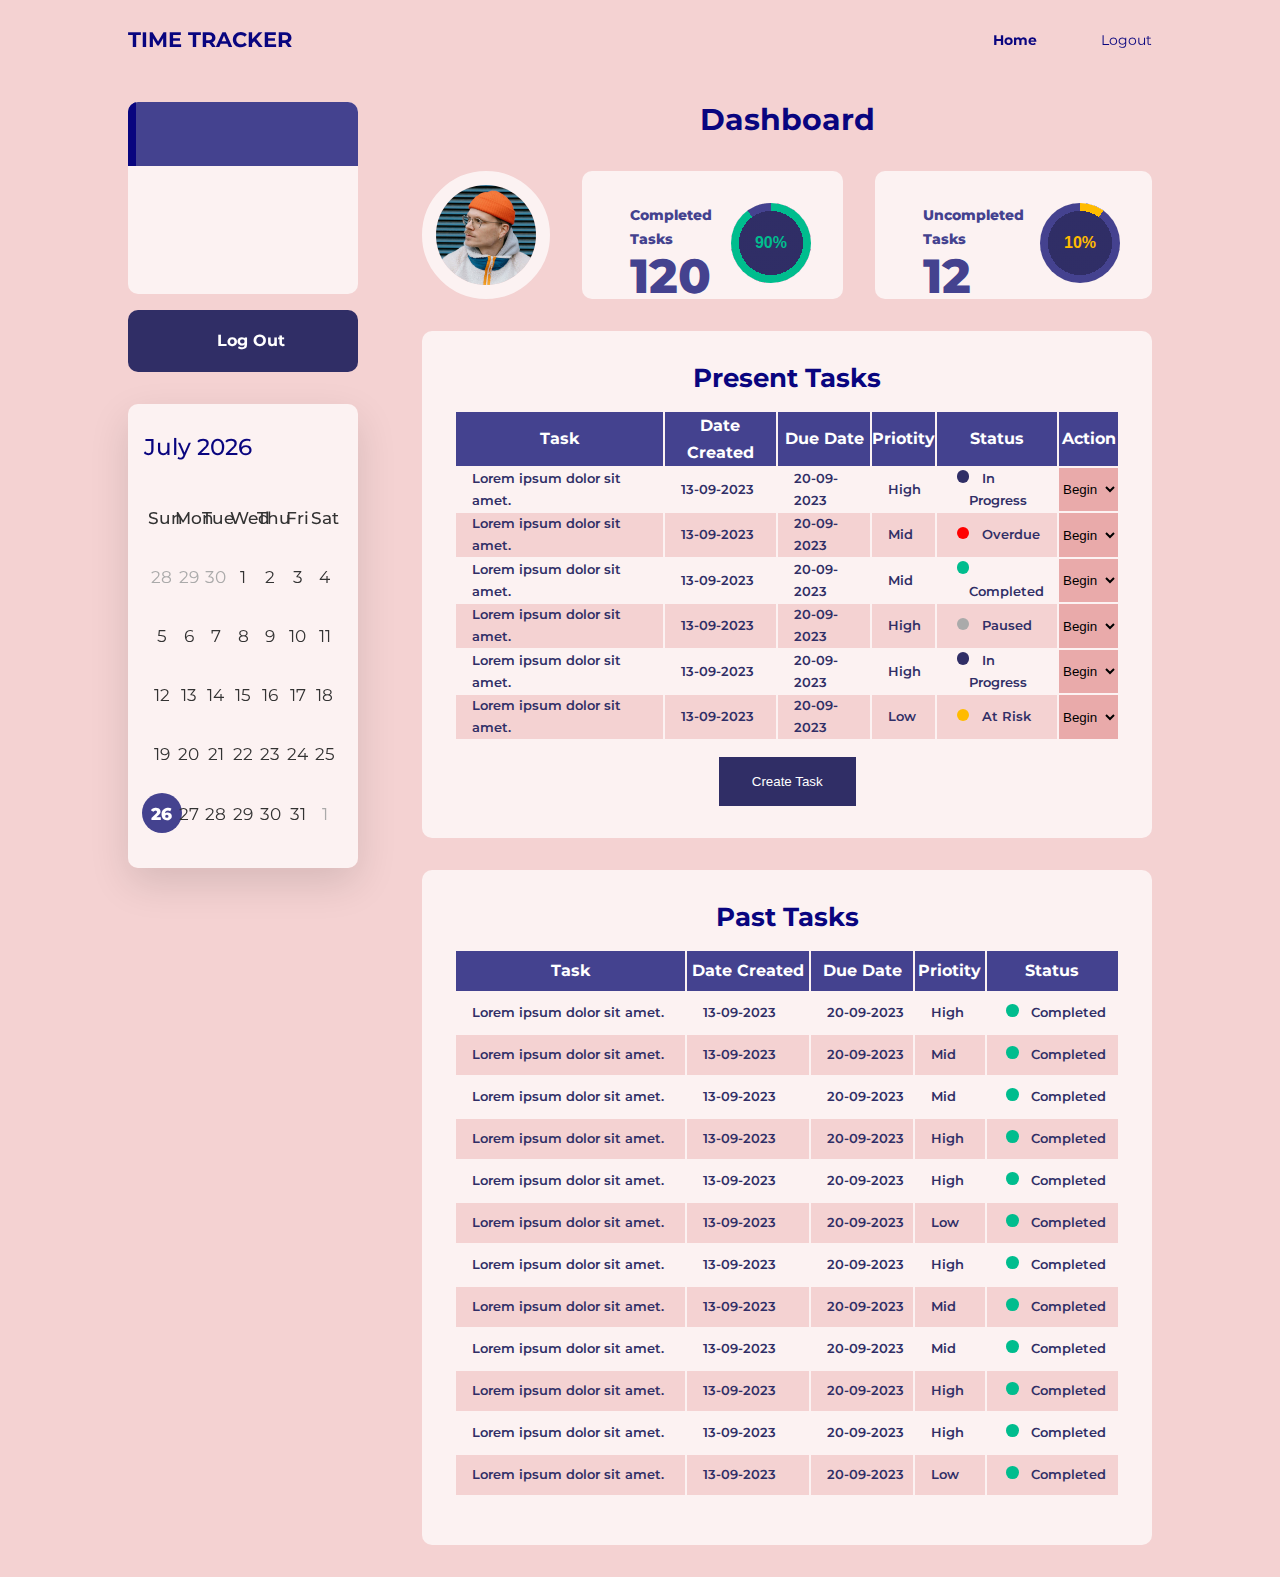
==== admin.html @ d4adad3d "Add files via upload" ====
<!DOCTYPE html>
<html lang="en">
  <head>
    <meta charset="UTF-8" />
    <meta name="viewport" content="width=device-width, initial-scale=1.0" />
    <link rel="stylesheet" href="./style.css" />
    <link rel="stylesheet" href="./staff.css" />
    <link
      rel="stylesheet"
      href="https://cdnjs.cloudflare.com/ajax/libs/font-awesome/6.1.1/css/all.min.css"
      integrity="sha512-KfkfwYDsLkIlwQp6LFnl8zNdLGxu9YAA1QvwINks4PhcElQSvqcyVLLD9aMhXd13uQjoXtEKNosOWaZqXgel0g=="
      crossorigin="anonymous"
      referrerpolicy="no-referrer"
    />
    <link
      rel="stylesheet"
      href="https://unicons.iconscout.com/release/v4.0.0/css/line.css"
    />
    <title>Time Tracker</title>
  </head>
  <body>
    <!-- BEGINING OF NAVBAR -->
    <nav>
      <div class="container nav_container">
        <a href="index.html">
          <h4>TIME TRACKER</h4>
        </a>
        <ul class="nav__menu">
          <li class="active"><a href="./index.html">Home</a></li>
          <li><a href="./signin.html">Logout</a></li>
        </ul>
        <button id="open-menu-btn">
          <i class="fa fa-bars" aria-hidden="true"></i>
        </button>
        <button id="close-menu-btn">
          <i class="fa fa-times" aria-hidden="true"></i>
        </button>
      </div>
    </nav>

    <!-- END OF NAVBAR -->

    <main>
      <div class="container">
        <!-- Left Side -->
        <div class="left">
          <!-- Left Sidebar -->
          <div class="sidebar">
            <a class="menu-item active" data-target="#dashboard">
              <span><i class="uil uil-chart"></i></span>
              <h3>Dashboard</h3>
            </a>
            <a class="menu-item" data-target="#notifications">
              <span><i class="uil uil-comment-info"></i></span>
              <h3>Notifications</h3>
            </a>
            <a class="menu-item" data-target="#profile">
              <span><i class="uil uil-user-circle"></i></span>
              <h3>Profile</h3>
            </a>
          </div>
          <div class="logout">
            <a class="btn btn-primary logout__button">
              <i class="uil uil-user-minus"></i><strong>Log Out</strong></a
            >
          </div>

          <div class="calendar__container">
            <div class="wrapper">
              <header class="cal">
                <p class="current-date"></p>
                <div class="icons">
                  <span id="prev" class="material-symbols-rounded"
                    ><i class="uil uil-arrow-left"></i
                  ></span>
                  <span id="next" class="material-symbols-rounded"
                    ><i class="uil uil-arrow-right"></i
                  ></span>
                </div>
              </header>
              <div class="calendar">
                <ul class="weeks">
                  <li>Sun</li>
                  <li>Mon</li>
                  <li>Tue</li>
                  <li>Wed</li>
                  <li>Thu</li>
                  <li>Fri</li>
                  <li>Sat</li>
                </ul>
                <ul class="days"></ul>
              </div>
            </div>
          </div>
        </div>

        <!-- Right Side -->
        <div class="right">
          <!--Begining of Dashboard-->
          <section class="section dashboard active" data-content id="dashboard">
            <h2>Dashboard</h2>
            <div class="dashboard-container">
              <div class="summary">
                <div class="profile">
                  <img src="./images/tm8.jpg" alt="" />
                  <!-- <p>Welcome John</p> -->
                </div>
                <div class="total-completed">
                  <div class="details">
                    <i class="uil uil-file-check-alt"></i>
                    <div class="txt">
                      <p class="head">Completed Tasks</p>
                      <p class="number">120</p>
                    </div>
                  </div>
                  <div class="details">
                    <div
                      class="completed-progress"
                      role="progressbar"
                      aria-valuenow="95"
                      aria-valuemin="0"
                      aria-valuemax="100"
                      style="--value: 90"
                    ></div>
                  </div>
                </div>
                <div class="total-uncompleted">
                  <div class="details">
                    <i class="uil uil-file-block-alt"></i>
                    <div class="txt">
                      <p class="head">Uncompleted Tasks</p>
                      <p class="number">12</p>
                    </div>
                  </div>
                  <div class="details">
                    <div
                      class="uncompleted-progress"
                      role="progressbar"
                      aria-valuenow="15"
                      aria-valuemin="0"
                      aria-valuemax="100"
                      style="--value: 10"
                    ></div>
                  </div>
                </div>
              </div>
              <div class="present-tasks">
                <h3>Present Tasks</h3>
                <table>
                  <thead>
                    <th>Task</th>
                    <th>Date Created</th>
                    <th>Due Date</th>
                    <th>Priotity</th>
                    <th>Status</th>
                    <th>Action</th>
                  </thead>

                  <tbody>
                    <tr>
                      <td>Lorem ipsum dolor sit amet.</td>
                      <td>13-09-2023</td>
                      <td>20-09-2023</td>
                      <td>High</td>
                      <td class="status">
                        <span class="in-progress"></span>In Progress
                      </td>
                      <td class="action">
                        <label for="action"></label>
                        <select name="" id="action">
                          <option value="">Begin</option>
                          <option value="">Pause</option>
                          <option value="">End</option>
                          <option value="">Edit</option>
                          <option value="">Delete</option>
                        </select>
                      </td>
                    </tr>
                    <tr>
                      <td>Lorem ipsum dolor sit amet.</td>
                      <td>13-09-2023</td>
                      <td>20-09-2023</td>
                      <td>Mid</td>
                      <td class="status">
                        <span class="overdue"></span>Overdue
                      </td>
                      <td class="action">
                        <label for="action"></label>
                        <select name="" id="action">
                          <option value="">Begin</option>
                          <option value="">Pause</option>
                          <option value="">End</option>
                          <option value="">Edit</option>
                          <option value="">Delete</option>
                        </select>
                      </td>
                    </tr>
                    <tr>
                      <td>Lorem ipsum dolor sit amet.</td>
                      <td>13-09-2023</td>
                      <td>20-09-2023</td>
                      <td>Mid</td>
                      <td class="status">
                        <span class="completed"></span>Completed
                      </td>
                      <td class="action">
                        <label for="action"></label>
                        <select name="" id="action">
                          <option value="">Begin</option>
                          <option value="">Pause</option>
                          <option value="">End</option>
                          <option value="">Edit</option>
                          <option value="">Delete</option>
                        </select>
                      </td>
                    </tr>
                    <tr>
                      <td>Lorem ipsum dolor sit amet.</td>
                      <td>13-09-2023</td>
                      <td>20-09-2023</td>
                      <td>High</td>
                      <td class="status"><span class="paused"></span>Paused</td>
                      <td class="action">
                        <label for="action"></label>
                        <select name="" id="action">
                          <option value="">Begin</option>
                          <option value="">Pause</option>
                          <option value="">End</option>
                          <option value="">Edit</option>
                          <option value="">Delete</option>
                        </select>
                      </td>
                    </tr>
                    <tr>
                      <td>Lorem ipsum dolor sit amet.</td>
                      <td>13-09-2023</td>
                      <td>20-09-2023</td>
                      <td>High</td>
                      <td class="status">
                        <span class="in-progress"></span>In Progress
                      </td>
                      <td class="action">
                        <label for="action"></label>
                        <select name="" id="action">
                          <option value="">Begin</option>
                          <option value="">Pause</option>
                          <option value="">End</option>
                          <option value="">Edit</option>
                          <option value="">Delete</option>
                        </select>
                      </td>
                    </tr>
                    <tr>
                      <td>Lorem ipsum dolor sit amet.</td>
                      <td>13-09-2023</td>
                      <td>20-09-2023</td>
                      <td>Low</td>
                      <td class="status">
                        <span class="at-risk"></span>At Risk
                      </td>
                      <td class="action">
                        <label for="action"></label>
                        <select name="" id="action">
                          <option value="">Begin</option>
                          <option value="">Pause</option>
                          <option value="">End</option>
                          <option value="">Edit</option>
                          <option value="">Delete</option>
                        </select>
                      </td>
                    </tr>
                  </tbody>
                </table>
                <div class="button">
                  <button class="btn btn-primary">
                    Create Task <i class="uil uil-plus"></i>
                  </button>
                </div>
              </div>
              <div class="past-tasks">
                <h3>Past Tasks</h3>
                <table>
                  <thead>
                    <th>Task</th>
                    <th>Date Created</th>
                    <th>Due Date</th>
                    <th>Priotity</th>
                    <th>Status</th>
                  </thead>

                  <tbody>
                    <tr>
                      <td>Lorem ipsum dolor sit amet.</td>
                      <td>13-09-2023</td>
                      <td>20-09-2023</td>
                      <td>High</td>
                      <td class="status">
                        <span class="completed"></span>Completed
                      </td>
                    </tr>
                    <tr>
                      <td>Lorem ipsum dolor sit amet.</td>
                      <td>13-09-2023</td>
                      <td>20-09-2023</td>
                      <td>Mid</td>
                      <td class="status">
                        <span class="completed"></span>Completed
                      </td>
                    </tr>
                    <tr>
                      <td>Lorem ipsum dolor sit amet.</td>
                      <td>13-09-2023</td>
                      <td>20-09-2023</td>
                      <td>Mid</td>
                      <td class="status">
                        <span class="completed"></span>Completed
                      </td>
                    </tr>
                    <tr>
                      <td>Lorem ipsum dolor sit amet.</td>
                      <td>13-09-2023</td>
                      <td>20-09-2023</td>
                      <td>High</td>
                      <td class="status">
                        <span class="completed"></span>Completed
                      </td>
                    </tr>
                    <tr>
                      <td>Lorem ipsum dolor sit amet.</td>
                      <td>13-09-2023</td>
                      <td>20-09-2023</td>
                      <td>High</td>
                      <td class="status">
                        <span class="completed"></span>Completed
                      </td>
                    </tr>
                    <tr>
                      <td>Lorem ipsum dolor sit amet.</td>
                      <td>13-09-2023</td>
                      <td>20-09-2023</td>
                      <td>Low</td>
                      <td class="status">
                        <span class="completed"></span>Completed
                      </td>
                    </tr>
                    <tr>
                      <td>Lorem ipsum dolor sit amet.</td>
                      <td>13-09-2023</td>
                      <td>20-09-2023</td>
                      <td>High</td>
                      <td class="status">
                        <span class="completed"></span>Completed
                      </td>
                    </tr>
                    <tr>
                      <td>Lorem ipsum dolor sit amet.</td>
                      <td>13-09-2023</td>
                      <td>20-09-2023</td>
                      <td>Mid</td>
                      <td class="status">
                        <span class="completed"></span>Completed
                      </td>
                    </tr>
                    <tr>
                      <td>Lorem ipsum dolor sit amet.</td>
                      <td>13-09-2023</td>
                      <td>20-09-2023</td>
                      <td>Mid</td>
                      <td class="status">
                        <span class="completed"></span>Completed
                      </td>
                    </tr>
                    <tr>
                      <td>Lorem ipsum dolor sit amet.</td>
                      <td>13-09-2023</td>
                      <td>20-09-2023</td>
                      <td>High</td>
                      <td class="status">
                        <span class="completed"></span>Completed
                      </td>
                    </tr>
                    <tr>
                      <td>Lorem ipsum dolor sit amet.</td>
                      <td>13-09-2023</td>
                      <td>20-09-2023</td>
                      <td>High</td>
                      <td class="status">
                        <span class="completed"></span>Completed
                      </td>
                    </tr>
                    <tr>
                      <td>Lorem ipsum dolor sit amet.</td>
                      <td>13-09-2023</td>
                      <td>20-09-2023</td>
                      <td>Low</td>
                      <td class="status">
                        <span class="completed"></span>Completed
                      </td>
                    </tr>
                  </tbody>
                </table>
              </div>
            </div>
          </section>
          <!-- End of Dashboard -->
        </div>
      </div>
    </main>
    <script src="./script.js"></script>
  </body>
</html>
---- style.css ----
@import url("https://fonts.googleapis.com/css?family=Montserrat:200,300,400,500,600,700,800,900&display=swap");
/* CUSTOM PROPERTIES */

* {
  margin: 0;
  padding: 0;
  border: 0;
  outline: 0;
  text-decoration: none;
  box-sizing: border-box;
  list-style: none;
}

:root {
  --hue-color: 242;
  --color-primary: hsl(var(--hue-color), 92%, 26%);
  --color-success: hsl(165, 100%, 37%);
  --color-warning: hsl(44, 100%, 50%);
  --color-danger: hsl(0, 58%, 79%);
  --color-danger-variant: rgba(247, 88, 66, 0.4);
  --color-white: hsl(0, 0%, 100%);
  --color-light: rgba(255, 255, 255, 0.7);
  --color-black: hsl(0, 0%, 0%);
  --color-bg: hsl(0, 60%, 89%);
  --color-bg1: hsl(var(--hue-color), 38%, 29%);
  --color-bg2: hsl(var(--hue-color), 37%, 41%);
  --container-width-lg: 80%;
  --container-width-md: 90%;
  --container-width-sm: 94%;
  --transition: all 0.4s ease;
}

body {
  font-family: "Montserrat", sans-serif;
  line-height: 1.7;
  color: var(--color-primary);
  background: var(--color-bg);
}

.container {
  width: var(--container-width-lg);
  margin: 0 auto;
}

section {
  padding: 6rem 0;
}

section h2 {
  text-align: center;
  margin-bottom: 4rem;
}

h1,
h2,
h3,
h4,
h5 {
  line-height: 1.2;
}

h1 {
  font-size: 2.4rem;
}

h2 {
  font-size: 1.9rem;
}

h3 {
  font-size: 1.6rem;
}

h4 {
  font-size: 1.3rem;
}

a {
  color: var(--color-primary);
}

img {
  width: 100%;
  display: block;
  object-fit: cover;
}

.btn {
  display: inline-block;
  background: var(--color-white);
  color: var(--color-black);
  padding: 1rem 2rem;
  border: 1px solid transparent;
  font-weight: 500;
  transition: var(--transition);
  cursor: pointer;
}

.btn:hover {
  background: transparent;
  color: var(--color-primary);
  border-color: var(--color-white);
}

.btn-primary {
  background: var(--color-bg1);
  color: var(--color-white);
}

.btn-muted {
  background: var(--color-danger-variant);
  color: var(--color-black);
}
/* BEGINING OF NAVBAR */

nav {
  background: transparent;
  width: 100vw;
  height: 5rem;
  position: fixed;
  top: 0;
  z-index: 11;
}

.nav_container {
  height: 100%;
  display: flex;
  justify-content: space-between;
  align-items: center;
}

nav button {
  display: none;
}

.nav__menu {
  display: flex;
  align-items: center;
  gap: 4rem;
}

.nav__menu a {
  font-size: 0.9rem;
  font-weight: 400;
  transition: var(--transition);
}

.nav__menu a:hover,
.nav__menu .active a {
  font-weight: 700;
}

#open-menu-btn,
#close-menu-btn {
  color: var(--color-primary);
}

.window-scroll {
  background: var(--color-primary);
  box-shadow: 0 1rem 2rem rgba(0, 0, 0, 0.2);
  transition: var(--transition);
}

nav.window-scroll a {
  color: var(--color-white);
}

.window-scroll #open-menu-btn,
.window-scroll #close-menu-btn {
  color: var(--color-white);
}

.active {
  font-weight: 800;
}
/* END OF NAVBAR */

/* BEGINING OF HEADER */

header {
  position: relative;
  top: 5rem;
  overflow: hidden;
  height: auto;
  margin-bottom: 10rem;
  margin-top: 2rem;
  min-height: 54vh;
  align-content: center;
  display: grid;
}

.header__container {
  display: grid;
  grid-template-columns: 1fr 1fr;
  align-items: center;
  gap: 5rem;
  height: 100%;
}

.header__left p {
  margin: 1rem 0 2.4rem;
}

/* END OF header */

/* FOOTER SECTION */

footer {
  background: var(--color-bg1);
  padding-top: 5rem;
  font-size: 0.9rem;
  color: var(--color-white);
}

footer a {
  color: var(--color-white);
}

.footer__container {
  display: grid;
  grid-template-columns: repeat(4, 1fr);
  gap: 5rem;
}

.footer__container > div h4 {
  margin-bottom: 1.2rem;
}

.footer__1 p {
  margin: 0 0 2rem;
}

footer ul li {
  margin-bottom: 0.7rem;
}

footer ul li:hover {
  text-decoration: underline;
}

.footer__socials {
  display: flex;
  gap: 1rem;
  font-size: 1.2rem;
  margin-top: 2rem;
}

.footer__copyright {
  text-align: center;
  margin-top: 4rem;
  padding: 1.2rem 0;
  border-top: 1px solid var(--color-bg2);
}
/* END OF FOOTER SECTION  */

/* SIGNIN FORM */

.container.form {
  display: grid;
  grid-template-columns: 1fr 1fr;
  align-items: center;
}
.image img {
  margin-top: 15rem;
}
form {
  display: flex;
  flex-direction: column;
  gap: 1.2rem;
}

input {
  width: 100%;
  padding: 1rem;
  background: var(--color-white);
  color: var(--color-primary);
  border-radius: 0.2rem;
}

input[type="radio"] {
  width: min-content;
}

.signin__form button {
  background: var(--color-danger);
  color: var(--color-primary);
  width: 100%;
}

.signin__container {
  background: var(--color-bg2);
  padding: 4rem;
  display: flex;
  justify-content: center;
  width: fit-content;
  max-width: 80vw;
  height: auto;
  margin: 8rem auto 3rem;
  border-radius: 1rem;
}

a.blue {
  color: var(--color-bg);
}

.text {
  color: var(--color-white);
}

.text i {
  color: var(--color-primary);
}

.row {
  display: grid;
  grid-template-columns: auto auto;
  gap: 2rem;
}

.remember-me {
  display: inline-flex;
  gap: 1rem;
  justify-content: center;
}

input[type="checkbox"] {
  transform: scale(1.5);
  accent-color: var(--color-white);
}

.container.signup.form {
  align-items: flex-start;
  grid-template-columns: 1fr 2fr;
  gap: 5rem;
}
.signup .image {
  position: sticky;
  top: 5rem;
  left: 0;
}

@media screen and (max-width: 1500px) {
  /* SIGNIN FORM */

  .container.form {
    grid-template-columns: 1fr;
  }
  .image {
    display: none;
  }
  .container.signup.form {
    grid-template-columns: 1fr;
  }
}

/* TABLET SIZE MEDIA QUERY */

@media screen and (max-width: 1024px) {
  .container {
    width: var(--container-width-md);
  }
  h1 {
    font-size: 1.9rem;
  }
  h2 {
    font-size: 1.5rem;
  }
  h3 {
    font-size: 1.2rem;
  }
  h4 {
    font-size: 1.1rem;
  }
  p,
  a {
    font-size: 0.9rem;
  }
  /* NAVBAR */
  nav button {
    display: inline-block;
    background: transparent;
    font-size: 1.8rem;
    color: var(--color-white);
    cursor: pointer;
  }
  nav button#close-menu-btn {
    display: none;
  }
  .nav__menu {
    position: fixed;
    top: 5rem;
    left: 0%;
    height: fit-content;
    width: 100vw;
    flex-direction: column;
    gap: 0;
    display: none;
  }
  .nav__menu li {
    width: 100%;
    height: 4rem;
    animation: animateNavItems 0.4s linear forwards;
    transform-origin: top right;
    opacity: 0;
  }
  .nav__menu li:nth-child(2) {
    animation-delay: 0.2s;
  }
  .nav__menu li:nth-child(3) {
    animation-delay: 0.4s;
  }
  .nav__menu li:nth-child(4) {
    animation-delay: 0.6s;
  }
  @keyframes animateNavItems {
    0% {
      transform: scale(0.1);
    }
    100% {
      transform: scale(1);
      opacity: 1;
    }
  }
  .nav__menu li a {
    background: var(--color-primary);
    color: white;
    box-shadow: -4rem 6rem 10rem rgba(0, 0, 0, 0.6);
    width: 100%;
    height: 100%;
    display: grid;
    place-items: center;
  }
  .nav__menu li a:hover {
    background: var(--color-bg2);
  }
  /* HEADER */
  header {
    height: auto;
    margin-top: 1rem;
    margin-bottom: 4rem;
  }
  .header__container {
    gap: 2rem;
    padding-bottom: 3rem;
  }
  .footer__container {
    grid-template-columns: 1fr 1fr;
    gap: 2rem;
  }
  /* SIGNIN */
  .signin__container {
    max-width: 80vw;
    padding: 2rem 2rem;
  }

  form {
    gap: 0.8rem;
    width: 100%;
  }

  input {
    padding: 0.8rem;
  }
  label {
    font-size: 0.8rem;
  }
  p,
  a {
    font-size: 0.9rem;
  }

  .row {
    gap: 1rem;
  }

  /* SIGNIN new */
}

/* MOBILE SIZE MEDIA QUERY */

@media screen and (max-width: 600px) {
  .container {
    width: var(--container-width-sm);
  }

  h1 {
    font-size: 1.4rem;
  }
  h2 {
    font-size: 1.1rem;
  }
  h3 {
    font-size: 0.9rem;
  }
  h4 {
    font-size: 0.8rem;
  }
  p,
  a {
    font-size: 0.7rem;
  }

  /* HEADER */
  header {
    height: auto;
    padding-top: 1rem;
  }
  .header__container {
    grid-template-columns: 1fr;
    text-align: center;
    margin-top: 0;
  }
  .header__left p {
    margin-bottom: 1.3rem;
  }
  .header__right-image {
    padding-left: 2rem;
    padding-right: 2rem;
  }
  /* FOOTER */
  .footer__container {
    grid-template-columns: 1fr;
    text-align: center;
    gap: 2rem;
  }
  .footer__1 p {
    margin: 0.5rem auto;
  }
  .footer__socials {
    justify-content: center;
  }

  /* SIGNIN */
  body {
    line-height: normal;
  }
  .signin__container {
    max-width: 100%;

    padding: 2rem 1rem;
  }

  form {
    gap: 0.6rem;
  }

  input {
    padding: 0.7rem;
  }
  label {
    font-size: 0.8rem;
  }
  p,
  a {
    font-size: 0.85rem;
  }
  small {
    font-size: 0.6rem;
  }
  .row {
    grid-template-columns: 1fr;
    gap: 1rem;
  }
}

@media screen and (max-width: 450px) {
  /* SIGNIN */
  .signin__container {
    width: 100%;
  }
}
---- staff.css ----
main {
  position: relative;
  top: 5.4rem;
}

main .container {
  display: grid;
  grid-template-columns: 18vw auto;
  column-gap: 4rem;
  position: relative;
}

section {
  padding: 0;
  margin: 0 0 2rem;
}

section h2 {
  margin: 1rem 0 2rem;
}
/* left*/
main .container .left {
  height: max-content;
  position: sticky;
  top: 5.4rem;
}

main .container .left .profile {
  padding: var(--card-padding);
  background: var(--color-bg2);
  border-radius: var(--card-border-radius);
  display: flex;
  align-items: center;
  column-gap: 1rem;
  width: 100%;
}
/* sidebar */

.left .sidebar {
  margin-top: 1rem;
  background: var(--color-light);
  border-radius: 10px;
}

.left .sidebar .menu-item {
  display: flex;
  align-items: center;
  height: 4rem;
  cursor: pointer;
  transition: all 0.3s ease;
  position: relative;
}

.left .sidebar .menu-item:hover {
  background: var(--color-bg2);
}

.left .sidebar .menu-item:hover h3,
.left .sidebar .menu-item:hover i {
  color: var(--color-white);
}

.left .sidebar .menu-item:first-child:hover {
  border-radius: 10px 10px 0 0;
}

.left .sidebar .menu-item:last-child:hover {
  border-radius: 0 0 10px 10px;
}

.left .sidebar i {
  font-size: 1.4rem;
  color: var(--color-bg2);
  margin-left: 2rem;
  position: relative;
}

.left .sidebar i .notification-count {
  background: var(--color-danger);
  color: white;
  font-size: 0.7rem;
  width: fit-content;
  border-radius: 0.8rem;
  padding: 0.1rem 0.4rem;
  position: absolute;
  top: -0.2rem;
  right: -0.3rem;
}

.left .sidebar h3 {
  margin-left: 1.5rem;
  font-size: 1rem;
  color: var(--color-bg2);
}

.left .sidebar .active {
  background: var(--color-bg2);
}

.left .sidebar .active i,
.left .sidebar .active h3 {
  color: var(--color-white);
}

.left .sidebar .active::before {
  content: "";
  display: block;
  width: 0.5rem;
  height: 100%;
  position: absolute;
  background: var(--color-primary);
}

.left .sidebar .menu-item:first-child.active {
  overflow: hidden;
  border-radius: 10px 10px 0 0;
}

.left .sidebar .menu-item:last-child.active {
  overflow: hidden;
  border-radius: 0 0 10px 10px;
}

.left .btn {
  margin-top: 1rem;
  width: 100%;
  text-align: center;
  padding: 1rem 0;
  border-radius: 10px;
}

.left .btn i {
  padding-right: 1rem;
}

/* CALENDAR */

.calendar__container {
  margin-top: 2rem;
}

.wrapper {
  width: 100%;
  background: var(--color-light);
  border-radius: 10px;
  box-shadow: 0 15px 40px rgba(0, 0, 0, 0.12);
}
.wrapper header {
  display: flex;
  align-items: center;
  padding: 1.5rem 1rem 1rem;
  justify-content: space-between;
}

header {
  min-height: auto;
}
header.cal {
  margin: 0;
  top: 0;
}
header .icons {
  display: flex;
}
header .icons span {
  height: 38px;
  width: 38px;
  margin: 0 1px;
  cursor: pointer;
  color: #878787;
  text-align: center;
  line-height: 38px;
  font-size: 1.9rem;
  user-select: none;
  border-radius: 50%;
}
.icons span:last-child {
  margin-right: -10px;
}
header .icons span:hover {
  background: #f2f2f2;
}
header .current-date {
  font-size: 1.45rem;
  font-weight: 500;
  align-items: center;
}
.calendar {
  padding: 20px;
}
.calendar ul {
  display: flex;
  flex-wrap: wrap;
  list-style: none;
  text-align: center;
}
.calendar .days {
  margin-bottom: 20px;
}
.calendar li {
  color: #333;
  width: calc(100% / 7);
  font-size: 1.07rem;
}
.calendar .weeks li {
  font-weight: 500;
  cursor: default;
}
.calendar .days li {
  z-index: 1;
  cursor: pointer;
  position: relative;
  margin-top: 30px;
}
.days li.inactive {
  color: #aaa;
}
.days li.active {
  color: var(--color-white);
}
.days li::before {
  position: absolute;
  content: "";
  left: 50%;
  top: 50%;
  height: 40px;
  width: 40px;
  z-index: -1;
  border-radius: 50%;
  transform: translate(-50%, -50%);
}
.days li.active::before {
  background: var(--color-bg2);
}
.days li:not(.active):hover::before {
  background: #f2f2f2;
}

/* RIGHT SIDE */

main .container .right {
  top: -5.4rem;
}

section {
  display: none;
}

section.active[data-content] {
  display: block;
}

/* Employee Page Section */

.dashboard-container,
.notifications-container,
.profile-container {
  display: grid;
  grid-template-columns: 1fr;
  gap: 2rem;
}

.dashboard-container .summary {
  display: flex;
  justify-content: space-between;
  height: 8rem;
  gap: 2rem;
}

.total-tasks {
  display: grid;
  grid-template-columns: 1fr 1fr;
  gap: 2rem;
}

.dashboard-container .summary .profile img {
  border-radius: 50%;
  border: 0.9rem solid var(--color-light);
  overflow: hidden;
  width: 8rem;
}

.dashboard-container .summary .clock-out,
.dashboard-container .summary .clock-in,
.dashboard-container .total-completed,
.dashboard-container .total-uncompleted,
.profile-container .user-details,
.profile-container .user-information {
  background: var(--color-light);
  padding: 2rem;
  border-radius: 10px;
}

.dashboard-container .summary .clock-out,
.dashboard-container .summary .clock-in {
  font-size: 3rem;
  flex: 1;
}

.clock-in,
.clock-out {
  display: flex;
  text-align: center;
  align-items: center;
  justify-content: space-around;
}

.clock-in i,
.clock-out i {
  font-size: 3rem;
  line-height: 1;
  background: var(--color-success);
  color: var(--color-white);
  border-radius: 1rem;
  padding: 0.2rem;
}

.clock-out i {
  background: red;
}

.total-completed,
.total-uncompleted {
  display: flex;
  justify-content: space-between;
}

.total-completed .details,
.total-uncompleted .details {
  display: flex;
  gap: 1rem;
}

.total-completed .txt,
.total-uncompleted .txt {
  color: var(--color-bg2);
  display: grid;
  align-items: center;
}

.total-completed .head,
.total-uncompleted .head {
  font-size: 0.9rem;
}

.total-completed i {
  font-size: 2rem;
  color: var(--color-success);
}

.total-uncompleted i {
  font-size: 2rem;
  color: var(--color-warning);
}

.total-completed .number,
.total-uncompleted .number {
  font-size: 3rem;
  line-height: 1;
}

/* CIRCULAR PROGRESS BAR */

@keyframes growProgressBar {
  0%,
  33% {
    --pgPercentage: 0;
  }
  100% {
    --pgPercentage: var(--value);
  }
}

@property --pgPercentage {
  syntax: "<number>";
  inherits: false;
  initial-value: 0;
}

div[role="progressbar"] {
  --size: 5rem;
  --pgPercentage: var(--value);
  animation: growProgressBar 3s 1 forwards;
  width: var(--size);
  height: var(--size);
  border-radius: 50%;
  display: grid;
  place-items: center;

  font-family: Helvetica, Arial, sans-serif;
  font-size: calc(var(--size) / 5);
}

div.completed-progress[role="progressbar"] {
  background: radial-gradient(
      closest-side,
      var(--color-bg1) 80%,
      transparent 0 99.9%,
      var(--color-bg1) 0
    ),
    conic-gradient(
      var(--color-success) calc(var(--pgPercentage) * 1%),
      var(--color-bg2) 0
    );
  color: var(--color-success);
}

div.uncompleted-progress[role="progressbar"] {
  background: radial-gradient(
      closest-side,
      var(--color-bg1) 80%,
      transparent 0 99.9%,
      var(--color-bg1) 0
    ),
    conic-gradient(
      var(--color-warning) calc(var(--pgPercentage) * 1%),
      var(--color-bg2) 0
    );
  color: var(--color-warning);
}
div[role="progressbar"]::before {
  counter-reset: percentage var(--value);
  content: counter(percentage) "%";
}

/* Tasks */

.present-tasks,
.past-tasks,
.attendance-history,
.urgent-tasks,
.assigned-tasks {
  background: var(--color-light);
  padding: 2rem;
  border-radius: 10px;
}

.present-tasks h3,
.past-tasks h3,
.attendance-history h3,
.urgent-tasks h3,
.assigned-tasks h3,
.user-info h3 {
  text-align: center;
  margin-bottom: 1rem;
}

.present-tasks .button,
.assigned-tasks .button {
  text-align: center;
}

/* table */

th,
td {
  height: 2.5rem;
}
td {
  font-size: 0.8rem;
  font-weight: 600;
  padding-left: 1rem;
  color: var(--color-bg1);
}
td.action {
  padding-left: 0;
}
td.status {
  padding-left: 2rem;
}
td span::before {
  content: "";
  display: inline-block;
  position: relative;
  left: -0.8rem;
  width: 0.8rem;
  height: 0.8rem;
  border-radius: 50%;
}
td span.in-progress::before {
  background: var(--color-bg1);
}

td span.overdue::before {
  background: red;
}

td span.completed::before {
  background: var(--color-success);
}

td span.at-risk::before {
  background: var(--color-warning);
}

td span.paused::before {
  background: #aaa;
}

table {
  width: 100%;
  margin-bottom: 1rem;
}

table thead {
  background: var(--color-bg2);
  color: var(--color-white);
}

table tbody tr:nth-child(even) {
  background: var(--color-bg);
}

select {
  width: 100%;
  height: 100%;
  background: var(--color-danger);
}

/* Profile Section */

.profile-container p,
.profile-container small {
  font-weight: 500;
}

.profile-container .user-details .user-picture {
  display: flex;
  justify-content: center;
}

.profile-container .user-details .user-picture img {
  width: 8rem;
  height: auto;
  overflow: hidden;
  border: 0.8rem solid var(--color-bg2);
  border-radius: 50%;
}

.profile-container .user-details .profile-text {
  display: grid;
  justify-content: center;
  text-align: center;
  margin-bottom: 1rem;
}

.profile-container .user-details .buttons,
.profile-container .user-information .buttons {
  display: flex;
  justify-content: center;
  gap: 1rem;
}

.profile-container .user-information .info {
  display: grid;
  grid-template-columns: 1fr 1fr;
  gap: 0.5rem;
  margin-bottom: 1rem;
}

@media screen and (max-width: 1500px) {
  .container .left h3 {
    display: none;
  }
}
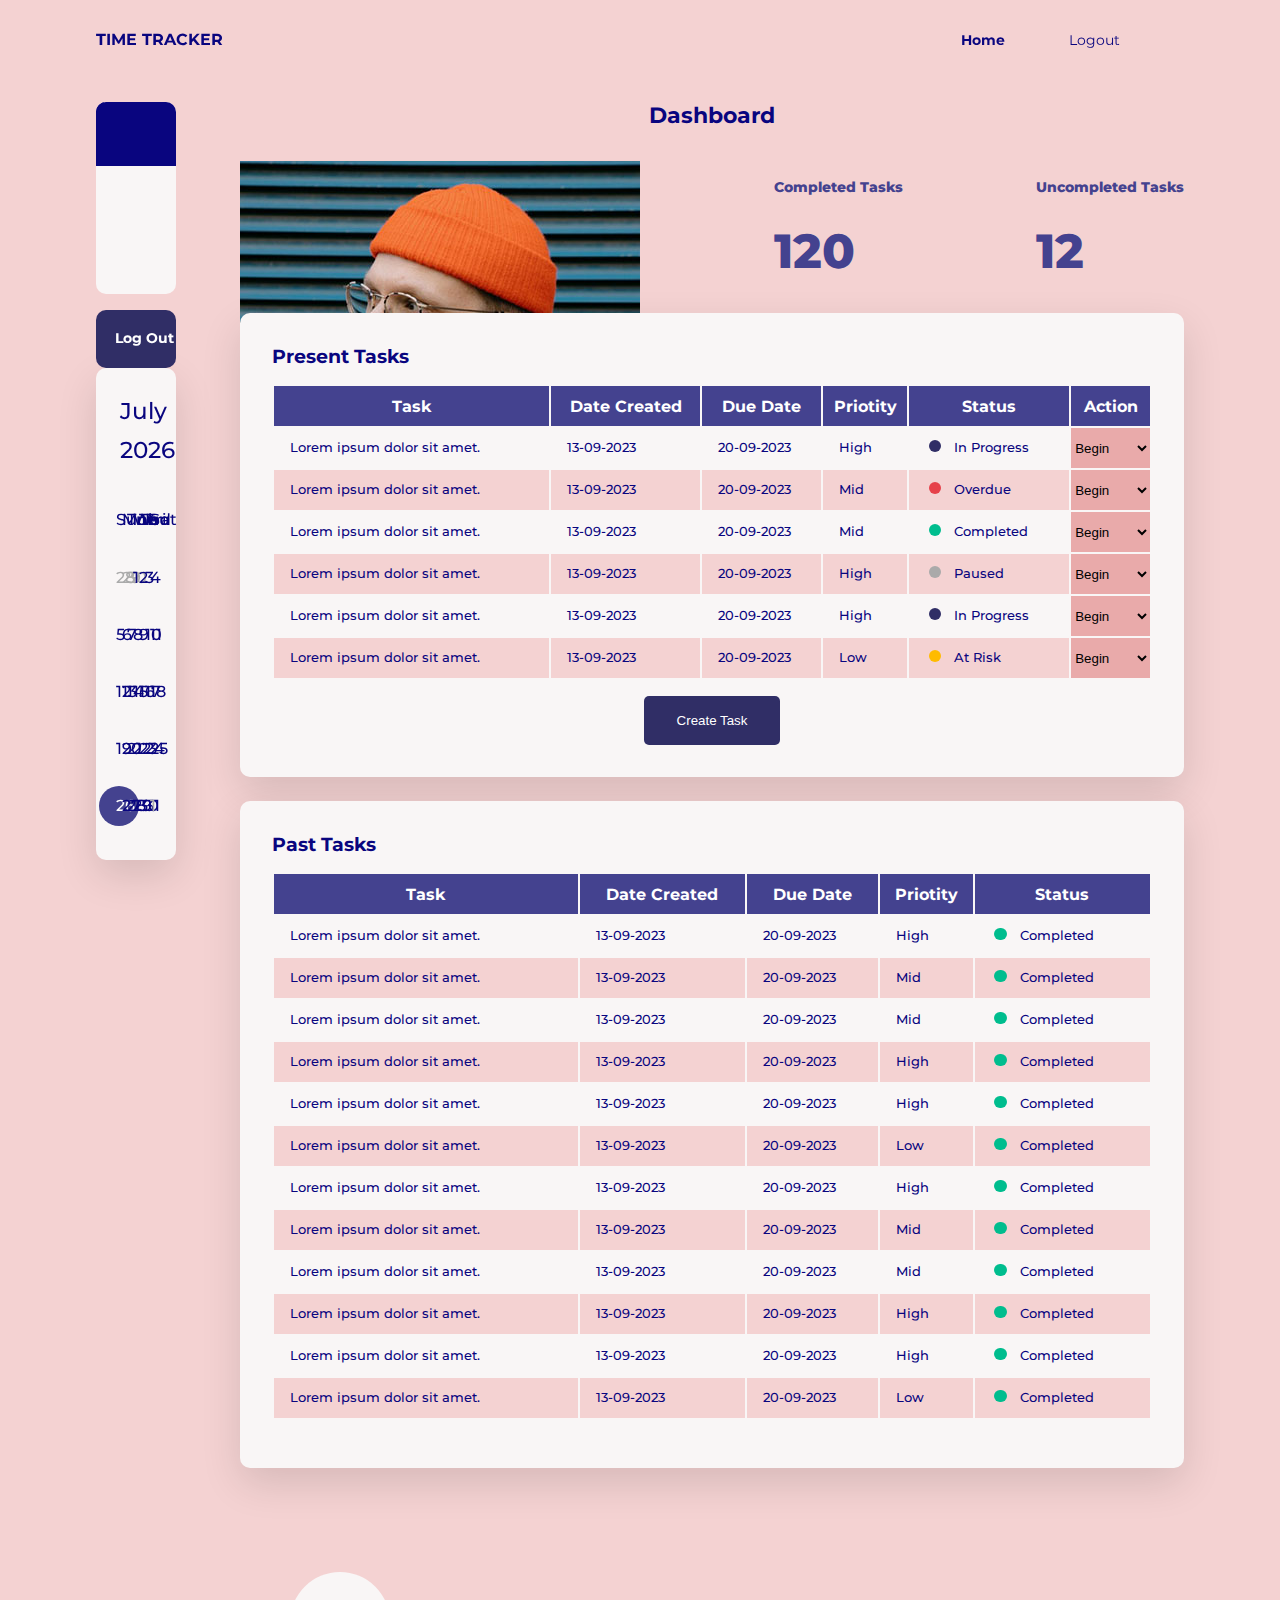
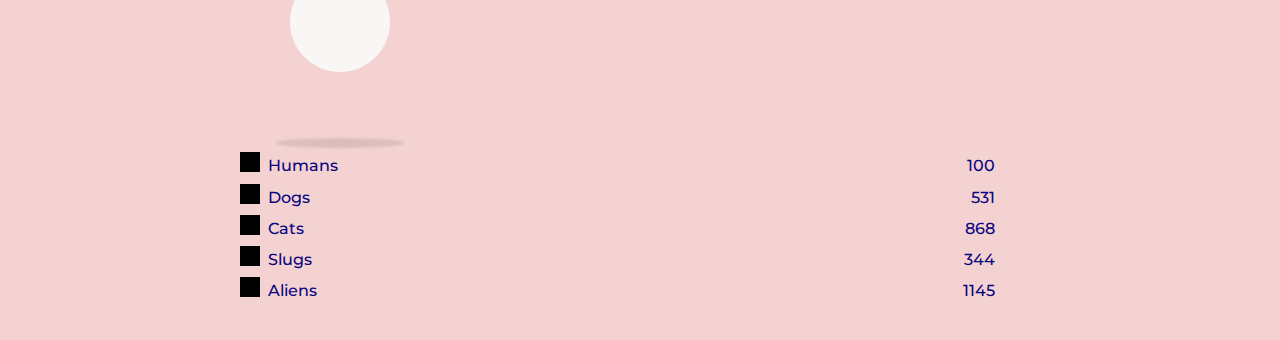
==== commit 22478f9d: "Add files via upload" ====
--- a/admin.html
+++ b/admin.html
@@ -28,6 +28,10 @@
         <ul class="nav__menu">
           <li class="active"><a href="./index.html">Home</a></li>
           <li><a href="./signin.html">Logout</a></li>
+          <li>
+            <!-- Theme change button -->
+            <i class="uil uil-moon change-theme" id="theme-button"></i>
+          </li>
         </ul>
         <button id="open-menu-btn">
           <i class="fa fa-bars" aria-hidden="true"></i>
@@ -400,8 +404,34 @@
                   </tbody>
                 </table>
               </div>
+              <div class="pie-chart">
+                <div class="pieID pie"></div>
+                <ul class="pieID legend">
+                  <li>
+                    <em>Humans</em>
+                    <span>100</span>
+                  </li>
+                  <li>
+                    <em>Dogs</em>
+                    <span>531</span>
+                  </li>
+                  <li>
+                    <em>Cats</em>
+                    <span>868</span>
+                  </li>
+                  <li>
+                    <em>Slugs</em>
+                    <span>344</span>
+                  </li>
+                  <li>
+                    <em>Aliens</em>
+                    <span>1145</span>
+                  </li>
+                </ul>
+              </div>
             </div>
           </section>
+
           <!-- End of Dashboard -->
         </div>
       </div>
--- a/style.css
+++ b/style.css
@@ -17,17 +17,26 @@
   --color-success: hsl(165, 100%, 37%);
   --color-warning: hsl(44, 100%, 50%);
   --color-danger: hsl(0, 58%, 79%);
-  --color-danger-variant: rgba(247, 88, 66, 0.4);
+  --color-danger-variant: hsl(357, 77%, 58%);
   --color-white: hsl(0, 0%, 100%);
-  --color-light: rgba(255, 255, 255, 0.7);
+  --color-light: hsl(0, 18%, 97%);
   --color-black: hsl(0, 0%, 0%);
   --color-bg: hsl(0, 60%, 89%);
   --color-bg1: hsl(var(--hue-color), 38%, 29%);
   --color-bg2: hsl(var(--hue-color), 37%, 41%);
   --container-width-lg: 80%;
+  --container-width-mid: 85%;
   --container-width-md: 90%;
   --container-width-sm: 94%;
   --transition: all 0.4s ease;
+}
+
+body.dark-theme {
+  /* HSL color mode */
+  --color-bg: hsl(var(--hue-color), 50%, 21%);
+  --color-bg2: hsl(var(--hue-color), 38%, 29%);
+  --color-primary: hsl(0, 0%, 100%);
+  --color-light: hsl(var(--hue-color), 37%, 41%);
 }
 
 body {
@@ -94,6 +103,7 @@
   font-weight: 500;
   transition: var(--transition);
   cursor: pointer;
+  border-radius: 5px;
 }
 
 .btn:hover {
@@ -162,12 +172,12 @@
 }
 
 nav.window-scroll a {
-  color: var(--color-white);
+  color: var(--color-light);
 }
 
 .window-scroll #open-menu-btn,
 .window-scroll #close-menu-btn {
-  color: var(--color-white);
+  color: var(--color-light);
 }
 
 .active {
@@ -390,7 +400,7 @@
     position: fixed;
     top: 5rem;
     left: 0%;
-    height: fit-content;
+    height: max-content;
     width: 100vw;
     flex-direction: column;
     gap: 0;
@@ -423,7 +433,7 @@
   }
   .nav__menu li a {
     background: var(--color-primary);
-    color: white;
+    color: var(--color-light);
     box-shadow: -4rem 6rem 10rem rgba(0, 0, 0, 0.6);
     width: 100%;
     height: 100%;
@@ -476,6 +486,12 @@
   /* SIGNIN new */
 }
 
+@media screen and (max-width: 800px) {
+  nav.window-scroll {
+    display: none;
+  }
+}
+
 /* MOBILE SIZE MEDIA QUERY */
 
 @media screen and (max-width: 600px) {
@@ -498,6 +514,10 @@
   p,
   a {
     font-size: 0.7rem;
+  }
+
+  .btn {
+    padding: 0.8rem 1.2rem;
   }
 
   /* HEADER */
--- a/staff.css
+++ b/staff.css
@@ -52,12 +52,12 @@
 }
 
 .left .sidebar .menu-item:hover {
-  background: var(--color-bg2);
+  background: var(--color-primary);
 }
 
 .left .sidebar .menu-item:hover h3,
 .left .sidebar .menu-item:hover i {
-  color: var(--color-white);
+  color: var(--color-light);
 }
 
 .left .sidebar .menu-item:first-child:hover {
@@ -70,7 +70,7 @@
 
 .left .sidebar i {
   font-size: 1.4rem;
-  color: var(--color-bg2);
+  color: var(--color-primary);
   margin-left: 2rem;
   position: relative;
 }
@@ -90,16 +90,16 @@
 .left .sidebar h3 {
   margin-left: 1.5rem;
   font-size: 1rem;
-  color: var(--color-bg2);
+  color: var(--color-primary);
 }
 
 .left .sidebar .active {
-  background: var(--color-bg2);
+  background: var(--color-primary);
 }
 
 .left .sidebar .active i,
 .left .sidebar .active h3 {
-  color: var(--color-white);
+  color: var(--color-light);
 }
 
 .left .sidebar .active::before {
@@ -133,11 +133,185 @@
   padding-right: 1rem;
 }
 
+/* RIGHT SIDE */
+
+main .container .right {
+  top: -5.4rem;
+}
+
+section {
+  display: none;
+}
+
+section.active[data-content] {
+  display: block;
+}
+
+/* Employee Page Section */
+
+.dashboard-container,
+.notifications-container,
+.profile-container {
+  display: grid;
+  grid-template-columns: 1fr;
+  gap: 1.5rem;
+}
+
+.dashboard-container .summary {
+  display: flex;
+  justify-content: space-between;
+  height: 8rem;
+  gap: 2rem;
+}
+
+.dashboard-hero {
+  background: var(--color-light);
+  padding: 1.5rem;
+  border-radius: 10px;
+  display: flex;
+  justify-content: space-between;
+  box-shadow: 0 15px 40px rgba(0, 0, 0, 0.12);
+}
+
+.dashboard-hero .profile img {
+  border-radius: 50%;
+  border: 0.5rem solid var(--color-bg1);
+  overflow: hidden;
+  max-width: 6rem;
+  width: 100%;
+}
+
+.dashboard-hero .hero-image img {
+  max-width: 150px;
+  width: 100%;
+}
+
+.welcome {
+  display: flex;
+  align-items: center;
+  justify-content: center;
+  flex-direction: column;
+}
+
+.welcome h4 {
+  margin-bottom: 1rem;
+}
+
+.clock-in-btn,
+.clock-out-btn {
+  background-color: var(--color-success);
+  color: var(--color-white);
+  font-size: 600;
+  padding: 0.8rem 1.6rem;
+}
+
+.clock-out-btn {
+  background-color: var(--color-danger-variant);
+}
+
+/* task container */
+
+.tasks-container {
+  display: grid;
+  grid-template-columns: 1fr 1fr;
+  gap: 1.5rem;
+}
+
+.total-tasks {
+  display: flex;
+  flex-direction: column;
+  justify-content: space-between;
+  align-items: center;
+  background: var(--color-light);
+  padding: 1.5rem;
+  border-radius: 10px;
+  box-shadow: 0 15px 40px rgba(0, 0, 0, 0.12);
+}
+
+.total-tasks h3 {
+  width: 100%;
+}
+
+/* PIE CHART */
+
+@keyframes bake-pie {
+  from {
+    transform: rotate(0deg) translate3d(0, 0, 0);
+  }
+}
+
+.pieID {
+  display: inline-block;
+  vertical-align: top;
+}
+.pie {
+  height: 200px;
+  width: 200px;
+  position: relative;
+  margin: 30px 0;
+}
+.pie::before {
+  content: "";
+  display: block;
+  position: absolute;
+  z-index: 1;
+  width: 100px;
+  height: 100px;
+  background: var(--color-light);
+  border-radius: 50%;
+  top: 50px;
+  left: 50px;
+}
+.pie::after {
+  content: "";
+  display: block;
+  width: 120px;
+  height: 2px;
+  background: rgba(0, 0, 0, 0.1);
+  border-radius: 50%;
+  box-shadow: 0 0 3px 4px rgba(0, 0, 0, 0.1);
+  margin: 220px auto;
+}
+.slice {
+  position: absolute;
+  width: 200px;
+  height: 200px;
+  clip: rect(0px, 200px, 200px, 100px);
+  animation: bake-pie 1s;
+}
+.slice span {
+  display: block;
+  position: absolute;
+  top: 0;
+  left: 0;
+  background-color: black;
+  width: 200px;
+  height: 200px;
+  border-radius: 50%;
+  clip: rect(0px, 200px, 200px, 100px);
+}
+.legend {
+  list-style-type: none;
+  min-width: 80%;
+  padding: 0;
+  margin: 0;
+  font-weight: 500;
+  font-size: 1rem;
+}
+.legend li {
+  height: 1.25em;
+  margin-bottom: 0.7em;
+  padding-left: 0.5em;
+  border-left: 1.25em solid black;
+}
+.legend em {
+  font-style: normal;
+}
+.legend span {
+  float: right;
+}
+
 /* CALENDAR */
-
-.calendar__container {
-  margin-top: 2rem;
-}
 
 .wrapper {
   width: 100%;
@@ -148,8 +322,12 @@
 .wrapper header {
   display: flex;
   align-items: center;
-  padding: 1.5rem 1rem 1rem;
+  padding: 1.5rem 1.5rem 1rem;
   justify-content: space-between;
+}
+
+.wrapper h3 {
+  padding: 1.5rem 0 0 1.5rem;
 }
 
 header {
@@ -167,18 +345,18 @@
   width: 38px;
   margin: 0 1px;
   cursor: pointer;
-  color: #878787;
+
   text-align: center;
   line-height: 38px;
   font-size: 1.9rem;
-  user-select: none;
+  --webkit-user-select: none;
   border-radius: 50%;
 }
 .icons span:last-child {
   margin-right: -10px;
 }
 header .icons span:hover {
-  background: #f2f2f2;
+  background: var(--color-bg);
 }
 header .current-date {
   font-size: 1.45rem;
@@ -198,9 +376,9 @@
   margin-bottom: 20px;
 }
 .calendar li {
-  color: #333;
   width: calc(100% / 7);
-  font-size: 1.07rem;
+  font-size: 1rem;
+  font-weight: 500;
 }
 .calendar .weeks li {
   font-weight: 500;
@@ -236,87 +414,14 @@
   background: #f2f2f2;
 }
 
-/* RIGHT SIDE */
-
-main .container .right {
-  top: -5.4rem;
-}
-
-section {
-  display: none;
-}
-
-section.active[data-content] {
-  display: block;
-}
-
-/* Employee Page Section */
-
-.dashboard-container,
-.notifications-container,
-.profile-container {
-  display: grid;
-  grid-template-columns: 1fr;
-  gap: 2rem;
-}
-
-.dashboard-container .summary {
-  display: flex;
-  justify-content: space-between;
-  height: 8rem;
-  gap: 2rem;
-}
-
-.total-tasks {
-  display: grid;
-  grid-template-columns: 1fr 1fr;
-  gap: 2rem;
-}
-
-.dashboard-container .summary .profile img {
-  border-radius: 50%;
-  border: 0.9rem solid var(--color-light);
-  overflow: hidden;
-  width: 8rem;
-}
-
-.dashboard-container .summary .clock-out,
-.dashboard-container .summary .clock-in,
-.dashboard-container .total-completed,
-.dashboard-container .total-uncompleted,
+/* end of calendar */
+
 .profile-container .user-details,
 .profile-container .user-information {
   background: var(--color-light);
   padding: 2rem;
   border-radius: 10px;
-}
-
-.dashboard-container .summary .clock-out,
-.dashboard-container .summary .clock-in {
-  font-size: 3rem;
-  flex: 1;
-}
-
-.clock-in,
-.clock-out {
-  display: flex;
-  text-align: center;
-  align-items: center;
-  justify-content: space-around;
-}
-
-.clock-in i,
-.clock-out i {
-  font-size: 3rem;
-  line-height: 1;
-  background: var(--color-success);
-  color: var(--color-white);
-  border-radius: 1rem;
-  padding: 0.2rem;
-}
-
-.clock-out i {
-  background: red;
+  box-shadow: 0 15px 40px rgba(0, 0, 0, 0.12);
 }
 
 .total-completed,
@@ -359,7 +464,7 @@
   line-height: 1;
 }
 
-/* CIRCULAR PROGRESS BAR */
+/* CIRCULAR PROGRESS BAR
 
 @keyframes growProgressBar {
   0%,
@@ -421,7 +526,7 @@
 div[role="progressbar"]::before {
   counter-reset: percentage var(--value);
   content: counter(percentage) "%";
-}
+} */
 
 /* Tasks */
 
@@ -433,6 +538,9 @@
   background: var(--color-light);
   padding: 2rem;
   border-radius: 10px;
+  overflow: hidden;
+  overflow-x: scroll;
+  box-shadow: 0 15px 40px rgba(0, 0, 0, 0.12);
 }
 
 .present-tasks h3,
@@ -441,7 +549,6 @@
 .urgent-tasks h3,
 .assigned-tasks h3,
 .user-info h3 {
-  text-align: center;
   margin-bottom: 1rem;
 }
 
@@ -458,9 +565,8 @@
 }
 td {
   font-size: 0.8rem;
-  font-weight: 600;
+  font-weight: 500;
   padding-left: 1rem;
-  color: var(--color-bg1);
 }
 td.action {
   padding-left: 0;
@@ -482,7 +588,7 @@
 }
 
 td span.overdue::before {
-  background: red;
+  background: var(--color-danger-variant);
 }
 
 td span.completed::before {
@@ -559,7 +665,358 @@
 }
 
 @media screen and (max-width: 1500px) {
+  .container {
+    width: var(--container-width-mid);
+  }
+  h1 {
+    font-size: 1.8rem;
+  }
+  h2 {
+    font-size: 1.4rem;
+  }
+  h3 {
+    font-size: 1.2rem;
+  }
+  h4 {
+    font-size: 1rem;
+  }
+  p,
+  a {
+    font-size: 0.85rem;
+  }
   .container .left h3 {
     display: none;
   }
-}
+
+  main .container {
+    grid-template-columns: 5rem auto;
+  }
+}
+
+@media screen and (max-width: 1024px) {
+  .container {
+    width: var(--container-width-md);
+  }
+
+  h1 {
+    font-size: 1.3rem;
+  }
+  h2 {
+    font-size: 1.1rem;
+  }
+  h3 {
+    font-size: 0.8rem;
+  }
+  h4 {
+    font-size: 0.7rem;
+  }
+  p,
+  a,
+  th,
+  td {
+    font-size: 0.66rem;
+  }
+
+  th,
+  td {
+    height: 1.8rem;
+    min-width: 6rem;
+  }
+
+  td.status {
+    min-width: 8rem;
+  }
+
+  td.task {
+    min-width: 15rem;
+  }
+
+  .legend {
+    font-size: 0.8rem;
+  }
+
+  main .container {
+    grid-template-columns: 1fr;
+    width: 100%;
+  }
+
+  main .container .left {
+    position: fixed;
+    bottom: 0;
+    left: 0;
+    top: auto;
+    width: 100%;
+    background: var(--color-white);
+    z-index: 10;
+    display: grid;
+    grid-template-columns: 1fr;
+    height: 4rem;
+  }
+
+  .left .sidebar {
+    margin: 0.5rem 1rem;
+    border-radius: 0;
+    justify-content: space-around;
+    display: flex;
+    background: transparent;
+  }
+
+  .left .sidebar .menu-item {
+    height: auto;
+    border-radius: 50%;
+  }
+
+  .left .sidebar a {
+    min-width: 3rem;
+    align-items: center;
+    text-align: center;
+    justify-content: center;
+  }
+
+  .left .sidebar a span i {
+    font-size: 1.4rem;
+    padding: 0;
+    margin: 0;
+  }
+  .left .sidebar .menu-item:first-child.active {
+    overflow: hidden;
+    border-radius: 50%;
+  }
+  .left .sidebar .menu-item:first-child:hover {
+    border-radius: 50%;
+  }
+  .left .sidebar .menu-item:last-child.active {
+    overflow: hidden;
+    border-radius: 50%;
+  }
+  .left .sidebar .menu-item:last-child:hover {
+    border-radius: 50%;
+  }
+
+  .left .sidebar i {
+    margin: 0;
+    padding: 0.5rem;
+    color: var(--color-primary);
+  }
+
+  .left .sidebar .active::before {
+    height: 0.5rem;
+    width: 100%;
+    bottom: 0rem;
+    display: none;
+  }
+
+  .left .btn {
+    margin: 0;
+  }
+  .left .logout {
+    display: none;
+  }
+
+  .right {
+    padding: 0 3rem 2.5rem;
+  }
+
+  .dashboard-container,
+  .notifications-container,
+  .profile-container,
+  .dashboard-container .summary {
+    gap: 1rem;
+  }
+
+  .total-completed .details,
+  .total-uncompleted .details {
+    gap: 0.8rem;
+  }
+}
+
+@media screen and (max-width: 800px) {
+  .tasks-container {
+    grid-template-columns: 1fr;
+  }
+  .hero-image {
+    display: none;
+  }
+
+  .welcome {
+    align-items: end;
+  }
+
+  .btn {
+    padding: 0.7rem 1.4rem;
+  }
+}
+
+@media screen and (max-width: 600px) {
+  .container {
+    width: var(--container-width-sm);
+  }
+
+  h1 {
+    font-size: 1.2rem;
+  }
+  h2 {
+    font-size: 1rem;
+  }
+  h3 {
+    font-size: 0.85rem;
+  }
+  h4 {
+    font-size: 0.75rem;
+  }
+  p,
+  a,
+  th,
+  td,
+  select,
+  label {
+    font-size: 0.6rem;
+  }
+
+  th,
+  td {
+    height: 1.8rem;
+    min-width: 5rem;
+  }
+
+  td.status {
+    min-width: 6rem;
+  }
+
+  td.task {
+    min-width: 12rem;
+  }
+
+  td.acton,
+  td.status {
+    padding-left: 0.5rem;
+    font-size: 0.6rem;
+  }
+
+  td {
+    padding-left: 0.3rem;
+  }
+
+  .btn {
+    padding: 0.5rem 1rem;
+  }
+
+  .right {
+    padding: 0 0.7rem 2.5rem;
+  }
+
+  section h2 {
+    margin: 0 0 1rem;
+  }
+
+  .dashboard-container,
+  .notifications-container,
+  .profile-container,
+  .total-tasks,
+  .tasks-container {
+    gap: 0.7rem;
+  }
+
+  .dashboard-container .summary .profile img {
+    border-width: 0.5rem;
+  }
+
+  .dashboard-container .summary,
+  .dashboard-container .summary .profile img {
+    height: 5rem;
+    width: auto;
+    gap: 0.7rem;
+  }
+
+  .clock-in a,
+  .clock-out a {
+    display: grid;
+    gap: 0.5rem;
+    text-align: center;
+  }
+
+  .clock-in i,
+  .clock-out i {
+    font-size: 1.5rem;
+    border-radius: 10px;
+  }
+
+  div[role="progressbar"] {
+    --size: 3rem;
+  }
+
+  .total-completed .details,
+  .total-uncompleted .details {
+    display: grid;
+    text-align: center;
+    gap: 0.5rem;
+  }
+
+  .total-completed .progress,
+  .total-uncompleted .progress {
+    display: none;
+  }
+
+  .dashboard-container .summary .clock-out,
+  .dashboard-container .summary .clock-in,
+  .dashboard-container .total-completed,
+  .dashboard-container .total-uncompleted,
+  .profile-container .user-details,
+  .profile-container .user-information,
+  .present-tasks,
+  .past-tasks,
+  .attendance-history,
+  .urgent-tasks,
+  .assigned-tasks {
+    padding: 0.7rem 0.5rem;
+    border-radius: 5px;
+  }
+
+  .present-tasks h3,
+  .past-tasks h3,
+  .attendance-history h3,
+  .urgent-tasks h3,
+  .assigned-tasks h3,
+  .user-info h3 {
+    margin-bottom: 0.5rem;
+  }
+
+  .total-completed,
+  .total-uncompleted {
+    flex-wrap: wrap;
+    justify-content: center;
+  }
+
+  .total-completed i,
+  .total-uncompleted i {
+    font-size: 1rem;
+  }
+
+  .total-completed .head,
+  .total-uncompleted .head {
+    font-size: 0.7rem;
+  }
+
+  .total-completed .number,
+  .total-uncompleted .number {
+    font-size: 1.4rem;
+    line-height: 1;
+  }
+
+  td span::before {
+    left: -0.3rem;
+    width: 0.4rem;
+    height: 0.4rem;
+  }
+}
+
+@media screen and (max-width: 400px) {
+  .welcome h4 {
+    margin-bottom: 0.5rem;
+  }
+  .welcome .buttons {
+    display: flex;
+    flex-direction: column;
+    gap: 0.5rem;
+  }
+}
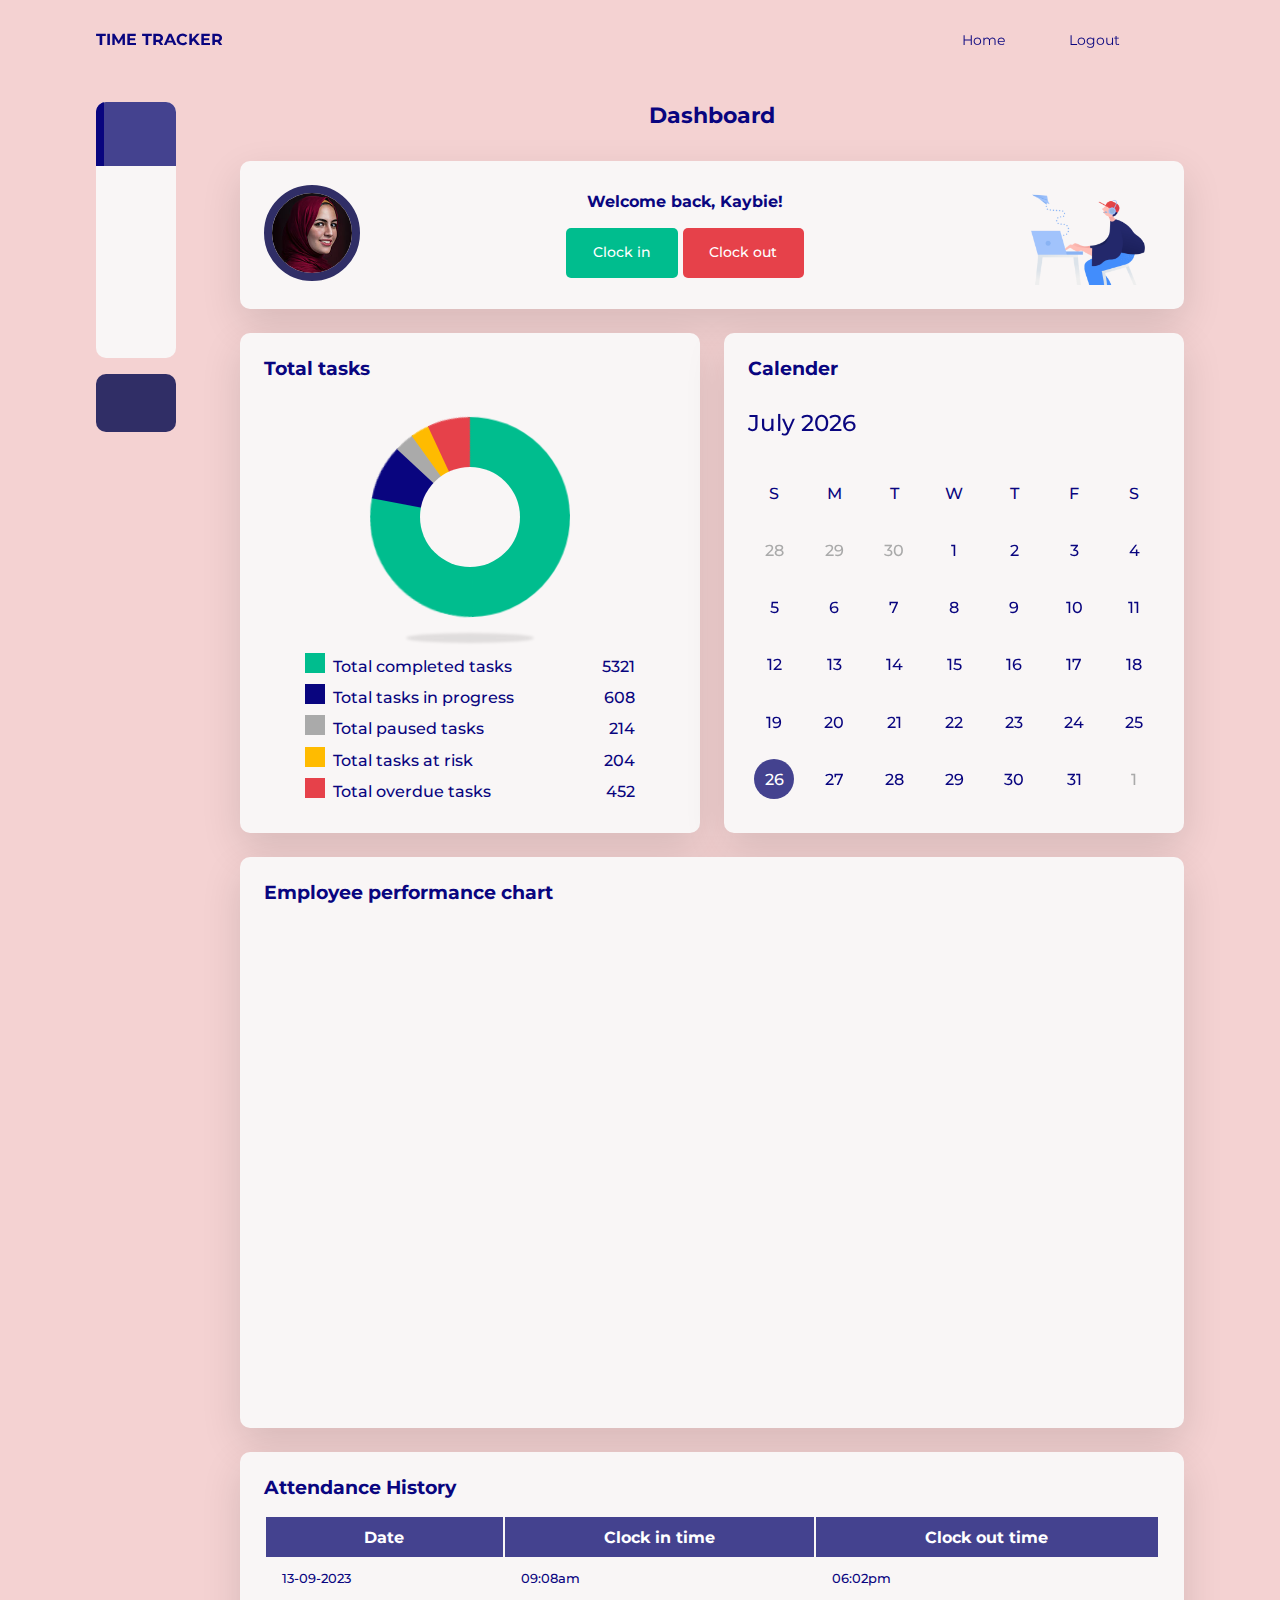
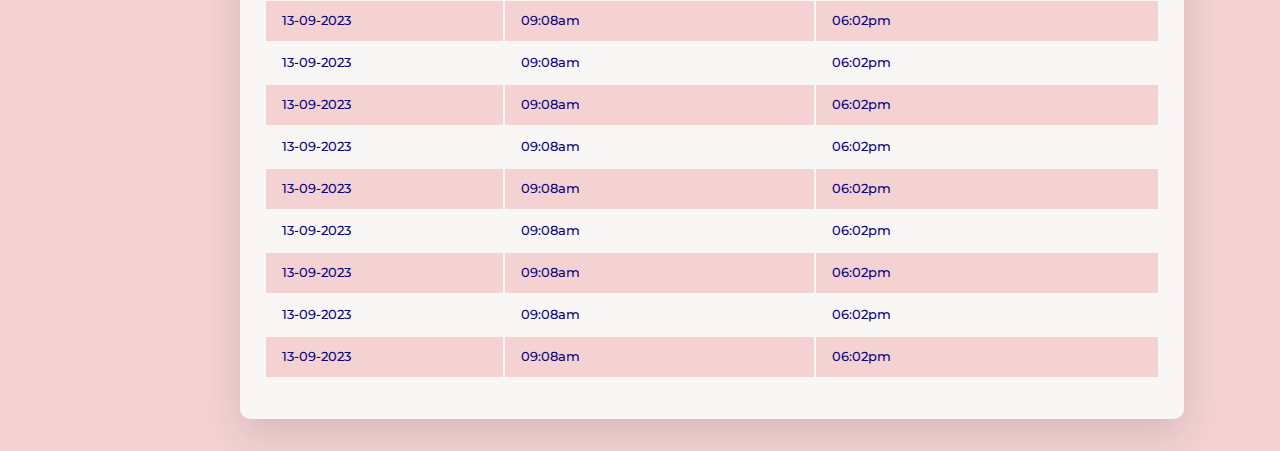
==== commit 5d5ebb77: "Add files via upload" ====
--- a/admin.html
+++ b/admin.html
@@ -5,6 +5,7 @@
     <meta name="viewport" content="width=device-width, initial-scale=1.0" />
     <link rel="stylesheet" href="./style.css" />
     <link rel="stylesheet" href="./staff.css" />
+    <link rel="stylesheet" href="./admin.css" />
     <link
       rel="stylesheet"
       href="https://cdnjs.cloudflare.com/ajax/libs/font-awesome/6.1.1/css/all.min.css"
@@ -16,6 +17,8 @@
       rel="stylesheet"
       href="https://unicons.iconscout.com/release/v4.0.0/css/line.css"
     />
+    <script type="text/javascript" src="https://www.google.com/jsapi"></script>
+
     <title>Time Tracker</title>
   </head>
   <body>
@@ -26,11 +29,11 @@
           <h4>TIME TRACKER</h4>
         </a>
         <ul class="nav__menu">
-          <li class="active"><a href="./index.html">Home</a></li>
+          <li><a href="./index.html">Home</a></li>
           <li><a href="./signin.html">Logout</a></li>
           <li>
             <!-- Theme change button -->
-            <i class="uil uil-moon change-theme" id="theme-button"></i>
+            <a><i class="uil uil-moon change-theme" id="theme-button"></i></a>
           </li>
         </ul>
         <button id="open-menu-btn">
@@ -51,12 +54,16 @@
           <!-- Left Sidebar -->
           <div class="sidebar">
             <a class="menu-item active" data-target="#dashboard">
-              <span><i class="uil uil-chart"></i></span>
+              <span><i class="uil uil-chart"></i> </span>
               <h3>Dashboard</h3>
             </a>
-            <a class="menu-item" data-target="#notifications">
+            <a class="menu-item" data-target="#team">
+              <span><i class="uil uil-user"></i> </span>
+              <h3>Team</h3>
+            </a>
+            <a class="menu-item" data-target="#pending-requests">
               <span><i class="uil uil-comment-info"></i></span>
-              <h3>Notifications</h3>
+              <h3>Pending Requests</h3>
             </a>
             <a class="menu-item" data-target="#profile">
               <span><i class="uil uil-user-circle"></i></span>
@@ -65,36 +72,9 @@
           </div>
           <div class="logout">
             <a class="btn btn-primary logout__button">
-              <i class="uil uil-user-minus"></i><strong>Log Out</strong></a
+              <i class="uil uil-signout"></i>
+              <h3>Log Out</h3></a
             >
-          </div>
-
-          <div class="calendar__container">
-            <div class="wrapper">
-              <header class="cal">
-                <p class="current-date"></p>
-                <div class="icons">
-                  <span id="prev" class="material-symbols-rounded"
-                    ><i class="uil uil-arrow-left"></i
-                  ></span>
-                  <span id="next" class="material-symbols-rounded"
-                    ><i class="uil uil-arrow-right"></i
-                  ></span>
-                </div>
-              </header>
-              <div class="calendar">
-                <ul class="weeks">
-                  <li>Sun</li>
-                  <li>Mon</li>
-                  <li>Tue</li>
-                  <li>Wed</li>
-                  <li>Thu</li>
-                  <li>Fri</li>
-                  <li>Sat</li>
-                </ul>
-                <ul class="days"></ul>
-              </div>
-            </div>
           </div>
         </div>
 
@@ -104,338 +84,700 @@
           <section class="section dashboard active" data-content id="dashboard">
             <h2>Dashboard</h2>
             <div class="dashboard-container">
-              <div class="summary">
+              <div class="dashboard-hero">
                 <div class="profile">
-                  <img src="./images/tm8.jpg" alt="" />
+                  <img src="./images/tm1.jpg" alt="" />
                   <!-- <p>Welcome John</p> -->
                 </div>
-                <div class="total-completed">
-                  <div class="details">
-                    <i class="uil uil-file-check-alt"></i>
-                    <div class="txt">
-                      <p class="head">Completed Tasks</p>
-                      <p class="number">120</p>
+                <div class="welcome">
+                  <h4>Welcome back, <span>Kaybie!</span></h4>
+                  <div class="buttons">
+                    <a href="" class="btn clock-in-btn">
+                      <i class="uil uil-sign-in-alt"></i>
+                      Clock in
+                    </a>
+                    <a href="" class="btn clock-out-btn">
+                      <i class="uil uil-sign-out-alt"></i> Clock out
+                    </a>
+                  </div>
+                </div>
+                <div class="hero-image">
+                  <img src="./images/clock-in-out.png" alt="" />
+                </div>
+              </div>
+
+              <div class="tasks-container">
+                <!-- total tasks -->
+                <div class="total-tasks">
+                  <h3>Total tasks</h3>
+
+                  <div class="pieID pie"></div>
+                  <ul class="pieID legend">
+                    <li>
+                      <em>Total completed tasks</em>
+                      <span>5321</span>
+                    </li>
+                    <li>
+                      <em>Total tasks in progress</em>
+                      <span>608</span>
+                    </li>
+                    <li>
+                      <em>Total paused tasks</em>
+                      <span>214</span>
+                    </li>
+                    <li>
+                      <em>Total tasks at risk</em>
+                      <span>204</span>
+                    </li>
+                    <li>
+                      <em>Total overdue tasks</em>
+                      <span>452</span>
+                    </li>
+                  </ul>
+                </div>
+
+                <!-- calender -->
+                <div class="calendar__container">
+                  <div class="wrapper">
+                    <h3>Calender</h3>
+                    <header class="cal">
+                      <p class="current-date"></p>
+                      <div class="icons">
+                        <span id="prev" class="material-symbols-rounded"
+                          ><i class="uil uil-arrow-left"></i
+                        ></span>
+                        <span id="next" class="material-symbols-rounded"
+                          ><i class="uil uil-arrow-right"></i
+                        ></span>
+                      </div>
+                    </header>
+                    <div class="calendar">
+                      <ul class="weeks">
+                        <li>S</li>
+                        <li>M</li>
+                        <li>T</li>
+                        <li>W</li>
+                        <li>T</li>
+                        <li>F</li>
+                        <li>S</li>
+                      </ul>
+                      <ul class="days"></ul>
                     </div>
                   </div>
-                  <div class="details">
-                    <div
-                      class="completed-progress"
-                      role="progressbar"
-                      aria-valuenow="95"
-                      aria-valuemin="0"
-                      aria-valuemax="100"
-                      style="--value: 90"
-                    ></div>
-                  </div>
-                </div>
-                <div class="total-uncompleted">
-                  <div class="details">
-                    <i class="uil uil-file-block-alt"></i>
-                    <div class="txt">
-                      <p class="head">Uncompleted Tasks</p>
-                      <p class="number">12</p>
-                    </div>
-                  </div>
-                  <div class="details">
-                    <div
-                      class="uncompleted-progress"
-                      role="progressbar"
-                      aria-valuenow="15"
-                      aria-valuemin="0"
-                      aria-valuemax="100"
-                      style="--value: 10"
-                    ></div>
-                  </div>
-                </div>
-              </div>
-              <div class="present-tasks">
-                <h3>Present Tasks</h3>
+                </div>
+              </div>
+
+              <div class="tasks-charts">
+                <h3>Employee performance chart</h3>
+                <div id="bar-chart"></div>
+              </div>
+
+              <div class="attendance-history">
+                <h3>Attendance History</h3>
                 <table>
                   <thead>
-                    <th>Task</th>
-                    <th>Date Created</th>
-                    <th>Due Date</th>
-                    <th>Priotity</th>
-                    <th>Status</th>
-                    <th>Action</th>
+                    <th>Date</th>
+                    <th>Clock in time</th>
+                    <th>Clock out time</th>
                   </thead>
 
                   <tbody>
                     <tr>
-                      <td>Lorem ipsum dolor sit amet.</td>
-                      <td>13-09-2023</td>
-                      <td>20-09-2023</td>
-                      <td>High</td>
-                      <td class="status">
-                        <span class="in-progress"></span>In Progress
-                      </td>
-                      <td class="action">
-                        <label for="action"></label>
-                        <select name="" id="action">
-                          <option value="">Begin</option>
-                          <option value="">Pause</option>
-                          <option value="">End</option>
-                          <option value="">Edit</option>
-                          <option value="">Delete</option>
-                        </select>
-                      </td>
-                    </tr>
-                    <tr>
-                      <td>Lorem ipsum dolor sit amet.</td>
-                      <td>13-09-2023</td>
-                      <td>20-09-2023</td>
-                      <td>Mid</td>
-                      <td class="status">
-                        <span class="overdue"></span>Overdue
-                      </td>
-                      <td class="action">
-                        <label for="action"></label>
-                        <select name="" id="action">
-                          <option value="">Begin</option>
-                          <option value="">Pause</option>
-                          <option value="">End</option>
-                          <option value="">Edit</option>
-                          <option value="">Delete</option>
-                        </select>
-                      </td>
-                    </tr>
-                    <tr>
-                      <td>Lorem ipsum dolor sit amet.</td>
-                      <td>13-09-2023</td>
-                      <td>20-09-2023</td>
-                      <td>Mid</td>
-                      <td class="status">
-                        <span class="completed"></span>Completed
-                      </td>
-                      <td class="action">
-                        <label for="action"></label>
-                        <select name="" id="action">
-                          <option value="">Begin</option>
-                          <option value="">Pause</option>
-                          <option value="">End</option>
-                          <option value="">Edit</option>
-                          <option value="">Delete</option>
-                        </select>
-                      </td>
-                    </tr>
-                    <tr>
-                      <td>Lorem ipsum dolor sit amet.</td>
-                      <td>13-09-2023</td>
-                      <td>20-09-2023</td>
-                      <td>High</td>
-                      <td class="status"><span class="paused"></span>Paused</td>
-                      <td class="action">
-                        <label for="action"></label>
-                        <select name="" id="action">
-                          <option value="">Begin</option>
-                          <option value="">Pause</option>
-                          <option value="">End</option>
-                          <option value="">Edit</option>
-                          <option value="">Delete</option>
-                        </select>
-                      </td>
-                    </tr>
-                    <tr>
-                      <td>Lorem ipsum dolor sit amet.</td>
-                      <td>13-09-2023</td>
-                      <td>20-09-2023</td>
-                      <td>High</td>
-                      <td class="status">
-                        <span class="in-progress"></span>In Progress
-                      </td>
-                      <td class="action">
-                        <label for="action"></label>
-                        <select name="" id="action">
-                          <option value="">Begin</option>
-                          <option value="">Pause</option>
-                          <option value="">End</option>
-                          <option value="">Edit</option>
-                          <option value="">Delete</option>
-                        </select>
-                      </td>
-                    </tr>
-                    <tr>
-                      <td>Lorem ipsum dolor sit amet.</td>
-                      <td>13-09-2023</td>
-                      <td>20-09-2023</td>
-                      <td>Low</td>
-                      <td class="status">
-                        <span class="at-risk"></span>At Risk
-                      </td>
-                      <td class="action">
-                        <label for="action"></label>
-                        <select name="" id="action">
-                          <option value="">Begin</option>
-                          <option value="">Pause</option>
-                          <option value="">End</option>
-                          <option value="">Edit</option>
-                          <option value="">Delete</option>
-                        </select>
-                      </td>
+                      <td>13-09-2023</td>
+                      <td>09:08am</td>
+                      <td>06:02pm</td>
+                    </tr>
+                    <tr>
+                      <td>13-09-2023</td>
+                      <td>09:08am</td>
+                      <td>06:02pm</td>
+                    </tr>
+                    <tr>
+                      <td>13-09-2023</td>
+                      <td>09:08am</td>
+                      <td>06:02pm</td>
+                    </tr>
+                    <tr>
+                      <td>13-09-2023</td>
+                      <td>09:08am</td>
+                      <td>06:02pm</td>
+                    </tr>
+                    <tr>
+                      <td>13-09-2023</td>
+                      <td>09:08am</td>
+                      <td>06:02pm</td>
+                    </tr>
+                    <tr>
+                      <td>13-09-2023</td>
+                      <td>09:08am</td>
+                      <td>06:02pm</td>
+                    </tr>
+                    <tr>
+                      <td>13-09-2023</td>
+                      <td>09:08am</td>
+                      <td>06:02pm</td>
+                    </tr>
+                    <tr>
+                      <td>13-09-2023</td>
+                      <td>09:08am</td>
+                      <td>06:02pm</td>
+                    </tr>
+                    <tr>
+                      <td>13-09-2023</td>
+                      <td>09:08am</td>
+                      <td>06:02pm</td>
+                    </tr>
+                    <tr>
+                      <td>13-09-2023</td>
+                      <td>09:08am</td>
+                      <td>06:02pm</td>
                     </tr>
                   </tbody>
                 </table>
-                <div class="button">
-                  <button class="btn btn-primary">
-                    Create Task <i class="uil uil-plus"></i>
-                  </button>
-                </div>
-              </div>
-              <div class="past-tasks">
-                <h3>Past Tasks</h3>
-                <table>
-                  <thead>
-                    <th>Task</th>
-                    <th>Date Created</th>
-                    <th>Due Date</th>
-                    <th>Priotity</th>
-                    <th>Status</th>
-                  </thead>
-
-                  <tbody>
-                    <tr>
-                      <td>Lorem ipsum dolor sit amet.</td>
-                      <td>13-09-2023</td>
-                      <td>20-09-2023</td>
-                      <td>High</td>
-                      <td class="status">
-                        <span class="completed"></span>Completed
-                      </td>
-                    </tr>
-                    <tr>
-                      <td>Lorem ipsum dolor sit amet.</td>
-                      <td>13-09-2023</td>
-                      <td>20-09-2023</td>
-                      <td>Mid</td>
-                      <td class="status">
-                        <span class="completed"></span>Completed
-                      </td>
-                    </tr>
-                    <tr>
-                      <td>Lorem ipsum dolor sit amet.</td>
-                      <td>13-09-2023</td>
-                      <td>20-09-2023</td>
-                      <td>Mid</td>
-                      <td class="status">
-                        <span class="completed"></span>Completed
-                      </td>
-                    </tr>
-                    <tr>
-                      <td>Lorem ipsum dolor sit amet.</td>
-                      <td>13-09-2023</td>
-                      <td>20-09-2023</td>
-                      <td>High</td>
-                      <td class="status">
-                        <span class="completed"></span>Completed
-                      </td>
-                    </tr>
-                    <tr>
-                      <td>Lorem ipsum dolor sit amet.</td>
-                      <td>13-09-2023</td>
-                      <td>20-09-2023</td>
-                      <td>High</td>
-                      <td class="status">
-                        <span class="completed"></span>Completed
-                      </td>
-                    </tr>
-                    <tr>
-                      <td>Lorem ipsum dolor sit amet.</td>
-                      <td>13-09-2023</td>
-                      <td>20-09-2023</td>
-                      <td>Low</td>
-                      <td class="status">
-                        <span class="completed"></span>Completed
-                      </td>
-                    </tr>
-                    <tr>
-                      <td>Lorem ipsum dolor sit amet.</td>
-                      <td>13-09-2023</td>
-                      <td>20-09-2023</td>
-                      <td>High</td>
-                      <td class="status">
-                        <span class="completed"></span>Completed
-                      </td>
-                    </tr>
-                    <tr>
-                      <td>Lorem ipsum dolor sit amet.</td>
-                      <td>13-09-2023</td>
-                      <td>20-09-2023</td>
-                      <td>Mid</td>
-                      <td class="status">
-                        <span class="completed"></span>Completed
-                      </td>
-                    </tr>
-                    <tr>
-                      <td>Lorem ipsum dolor sit amet.</td>
-                      <td>13-09-2023</td>
-                      <td>20-09-2023</td>
-                      <td>Mid</td>
-                      <td class="status">
-                        <span class="completed"></span>Completed
-                      </td>
-                    </tr>
-                    <tr>
-                      <td>Lorem ipsum dolor sit amet.</td>
-                      <td>13-09-2023</td>
-                      <td>20-09-2023</td>
-                      <td>High</td>
-                      <td class="status">
-                        <span class="completed"></span>Completed
-                      </td>
-                    </tr>
-                    <tr>
-                      <td>Lorem ipsum dolor sit amet.</td>
-                      <td>13-09-2023</td>
-                      <td>20-09-2023</td>
-                      <td>High</td>
-                      <td class="status">
-                        <span class="completed"></span>Completed
-                      </td>
-                    </tr>
-                    <tr>
-                      <td>Lorem ipsum dolor sit amet.</td>
-                      <td>13-09-2023</td>
-                      <td>20-09-2023</td>
-                      <td>Low</td>
-                      <td class="status">
-                        <span class="completed"></span>Completed
-                      </td>
-                    </tr>
-                  </tbody>
-                </table>
-              </div>
-              <div class="pie-chart">
-                <div class="pieID pie"></div>
-                <ul class="pieID legend">
-                  <li>
-                    <em>Humans</em>
-                    <span>100</span>
-                  </li>
-                  <li>
-                    <em>Dogs</em>
-                    <span>531</span>
-                  </li>
-                  <li>
-                    <em>Cats</em>
-                    <span>868</span>
-                  </li>
-                  <li>
-                    <em>Slugs</em>
-                    <span>344</span>
-                  </li>
-                  <li>
-                    <em>Aliens</em>
-                    <span>1145</span>
-                  </li>
-                </ul>
               </div>
             </div>
           </section>
-
           <!-- End of Dashboard -->
+
+          <!-- begining of Team -->
+          <section class="section team" data-content id="team">
+            <h2>Team</h2>
+            <div class="team-container">
+              <div class="team-member">
+                <div class="team-member-picture">
+                  <img src="./images/tm1.jpg" alt="" />
+                </div>
+                <div class="team-member-info">
+                  <p>Jane Doe</p>
+                  <small>Backend Developer</small>
+                </div>
+              </div>
+              <div class="team-member">
+                <div class="team-member-picture">
+                  <img src="./images/tm1.jpg" alt="" />
+                </div>
+                <div class="team-member-info">
+                  <p>Jane Doe</p>
+                  <small>Backend Developer</small>
+                </div>
+              </div>
+              <div class="team-member">
+                <div class="team-member-picture">
+                  <img src="./images/tm1.jpg" alt="" />
+                </div>
+                <div class="team-member-info">
+                  <p>Jane Doe</p>
+                  <small>Backend Developer</small>
+                </div>
+              </div>
+              <div class="team-member">
+                <div class="team-member-picture">
+                  <img src="./images/tm1.jpg" alt="" />
+                </div>
+                <div class="team-member-info">
+                  <p>Jane Doe</p>
+                  <small>Backend Developer</small>
+                </div>
+              </div>
+              <div class="team-member">
+                <div class="team-member-picture">
+                  <img src="./images/tm1.jpg" alt="" />
+                </div>
+                <div class="team-member-info">
+                  <p>Jane Doe</p>
+                  <small>Backend Developer</small>
+                </div>
+              </div>
+              <div class="team-member">
+                <div class="team-member-picture">
+                  <img src="./images/tm1.jpg" alt="" />
+                </div>
+                <div class="team-member-info">
+                  <p>Jane Doe</p>
+                  <small>Backend Developer</small>
+                </div>
+              </div>
+              <div class="team-member">
+                <div class="team-member-picture">
+                  <img src="./images/tm1.jpg" alt="" />
+                </div>
+                <div class="team-member-info">
+                  <p>Jane Doe</p>
+                  <small>Backend Developer</small>
+                </div>
+              </div>
+              <div class="team-member">
+                <div class="team-member-picture">
+                  <img src="./images/tm1.jpg" alt="" />
+                </div>
+                <div class="team-member-info">
+                  <p>Jane Doe</p>
+                  <small>Backend Developer</small>
+                </div>
+              </div>
+            </div>
+          </section>
+          <!-- End of team -->
+
+          <!-- Begining of pending requests -->
+          <section
+            class="section pending-requests"
+            data-content
+            id="pending-requests"
+          >
+            <h2>Pending Requests</h2>
+            <div class="request-container">
+              <div class="request">
+                <div class="info">
+                  <div class="profile-photo">
+                    <img src="./images/tm1.jpg" alt="" />
+                  </div>
+                  <div>
+                    <h5>John Doe</h5>
+                    <p class="request-details">Sign-up request</p>
+                    <small>45 minutes ago</small>
+                  </div>
+                </div>
+                <div class="action">
+                  <button class="btn btn-success">Approve</button>
+                  <button class="btn btn-danger">Decline</button>
+                </div>
+              </div>
+              <div class="request">
+                <div class="info">
+                  <div class="profile-photo">
+                    <img src="./images/tm1.jpg" alt="" />
+                  </div>
+                  <div>
+                    <h5>Jane Doe</h5>
+                    <p class="request-details">Sign-up request</p>
+                    <small>9 hours ago</small>
+                  </div>
+                </div>
+                <div class="action">
+                  <button class="btn btn-success">Approve</button>
+                  <button class="btn btn-danger">Decline</button>
+                </div>
+              </div>
+            </div>
+          </section>
+
+          <!-- Begining of Profile -->
+          <section class="section profile" data-content id="profile">
+            <h2>Profile</h2>
+            <div class="profile-container">
+              <div class="user-details">
+                <div class="user-picture">
+                  <img src="./images/tm8.jpg" alt="" />
+                </div>
+                <div class="profile-text">
+                  <p><strong>John Doe</strong></p>
+                  <small>name@email.com</small>
+                </div>
+                <div class="buttons">
+                  <div class="upload-new">
+                    <input
+                      type="file"
+                      accept="image/png, image/gif, image/jpeg"
+                      id="actual-btn"
+                      hidden
+                    />
+                    <label for="actual-btn" class="btn btn-primary">
+                      Change Picture</label
+                    >
+                  </div>
+                  <div class="delete-pic">
+                    <a class="btn btn-muted">Delete Picture</a>
+                  </div>
+                </div>
+              </div>
+              <div class="user-information">
+                <div class="user-info">
+                  <h3>User Information</h3>
+                </div>
+                <div class="info">
+                  <p><strong>First Name:</strong> John</p>
+                  <p><strong>Last Name:</strong> Doe</p>
+                  <p><strong>Email:</strong> name@email.com</p>
+                  <p><strong>Date of Birth:</strong> 12th August 2020</p>
+                  <p><strong>Gender:</strong> Male</p>
+                  <p><strong>Phone Number:</strong> +234 123 456 7890</p>
+                  <p>
+                    <strong>Address:</strong> Lorem ipsum dolor, sit amet
+                    consectetur adipisicing.
+                  </p>
+                </div>
+                <div class="buttons">
+                  <a class="btn btn-primary" href="./profile.html"
+                    >Edit Profile</a
+                  >
+                  <a class="btn btn-muted" href="./password.html"
+                    >Update Password</a
+                  >
+                </div>
+              </div>
+            </div>
+          </section>
         </div>
       </div>
     </main>
+
+    <!-- Staff Pop-up -->
+    <div class="open-staff">
+      <div class="card container">
+        <div class="staff-info">
+          <div class="profile-items">
+            <div class="profile-photo">
+              <img src="./images/tm8.jpg" alt="" />
+            </div>
+            <div class="profile-txt">
+              <div class="">
+                <h3>John Doe</h3>
+                <p>Backend Developer</p>
+              </div>
+              <div class="">
+                <a class="btn btn-muted deactivate">Deactivate</a>
+                <a class="btn btn-muted delete">Delete</a>
+              </div>
+            </div>
+          </div>
+          <div class="close-btn">
+            <a class="close-modal">Close</a>
+          </div>
+        </div>
+        <!-- Staff Profile -->
+        <div class="staff-profile">
+          <h3>Profile</h3>
+          <p>
+            <strong>Name:</strong> Alice Cook <br />
+            <strong>Email: </strong> user@example.com <br />
+            <strong>Address:</strong> Lorem ipsum dolor sit amet consectetur
+            adipisicing elit. Quis? <br />
+            <strong>Phone Number:</strong> 0123 456 7890 <br />
+            <strong>Sex:</strong> Female <br />
+            <strong>Date of Birth:</strong> 12th June 1998
+          </p>
+          <a href="./profile.html" class="btn btn-primary">Edit</a>
+        </div>
+
+        <!-- Present Tasks -->
+
+        <div class="present-tasks">
+          <h3>Present Tasks</h3>
+          <table>
+            <thead>
+              <th>Task</th>
+              <th>Date Created</th>
+              <th>Due Date</th>
+              <th>Priotity</th>
+              <th>Status</th>
+              <th>Action</th>
+            </thead>
+
+            <tbody>
+              <tr>
+                <td class="task">Lorem ipsum dolor sit amet.</td>
+                <td>13-09-2023</td>
+                <td>20-09-2023</td>
+                <td>High</td>
+                <td class="status">
+                  <span class="in-progress"></span>In Progress
+                </td>
+                <td class="action">
+                  <label for="action"></label>
+                  <select name="" id="action">
+                    <option value="">Select</option>
+                    <option value="">Edit</option>
+                    <option value="">Delete</option>
+                  </select>
+                </td>
+              </tr>
+              <tr>
+                <td class="task">Lorem ipsum dolor sit amet.</td>
+                <td>13-09-2023</td>
+                <td>20-09-2023</td>
+                <td>Mid</td>
+                <td class="status"><span class="overdue"></span>Overdue</td>
+                <td class="action">
+                  <label for="action"></label>
+                  <select name="" id="action">
+                    <option value="">Select</option>
+                    <option value="">Edit</option>
+                    <option value="">Delete</option>
+                  </select>
+                </td>
+              </tr>
+              <tr>
+                <td class="task">Lorem ipsum dolor sit amet.</td>
+                <td>13-09-2023</td>
+                <td>20-09-2023</td>
+                <td>Mid</td>
+                <td class="status"><span class="completed"></span>Completed</td>
+                <td class="action">
+                  <label for="action"></label>
+                  <select name="" id="action">
+                    <option value="">Select</option>
+                    <option value="">Edit</option>
+                    <option value="">Delete</option>
+                  </select>
+                </td>
+              </tr>
+              <tr>
+                <td class="task">Lorem ipsum dolor sit amet.</td>
+                <td>13-09-2023</td>
+                <td>20-09-2023</td>
+                <td>Low</td>
+                <td class="status"><span class="overdue"></span>Overdue</td>
+                <td class="action">
+                  <label for="action"></label>
+                  <select name="" id="action">
+                    <option value="">Select</option>
+                    <option value="">Edit</option>
+                    <option value="">Delete</option>
+                  </select>
+                </td>
+              </tr>
+              <tr>
+                <td class="task">Lorem ipsum dolor sit amet.</td>
+                <td>13-09-2023</td>
+                <td>20-09-2023</td>
+                <td>High</td>
+                <td class="status"><span class="paused"></span>Paused</td>
+                <td class="action">
+                  <label for="action"></label>
+                  <select name="" id="action">
+                    <option value="">Select</option>
+                    <option value="">Edit</option>
+                    <option value="">Delete</option>
+                  </select>
+                </td>
+              </tr>
+              <tr>
+                <td class="task">Lorem ipsum dolor sit amet.</td>
+                <td>13-09-2023</td>
+                <td>20-09-2023</td>
+                <td>High</td>
+                <td class="status"><span class="paused"></span>Paused</td>
+                <td class="action">
+                  <label for="action"></label>
+                  <select name="" id="action">
+                    <option value="">Select</option>
+                    <option value="">Edit</option>
+                    <option value="">Delete</option>
+                  </select>
+                </td>
+              </tr>
+              <tr>
+                <td class="task">Lorem ipsum dolor sit amet.</td>
+                <td>13-09-2023</td>
+                <td>20-09-2023</td>
+                <td>High</td>
+                <td class="status"><span class="paused"></span>Paused</td>
+                <td class="action">
+                  <label for="action"></label>
+                  <select name="" id="action">
+                    <option value="">Select</option>
+                    <option value="">Edit</option>
+                    <option value="">Delete</option>
+                  </select>
+                </td>
+              </tr>
+              <tr>
+                <td class="task">Lorem ipsum dolor sit amet.</td>
+                <td>13-09-2023</td>
+                <td>20-09-2023</td>
+                <td>Low</td>
+                <td class="status"><span class="at-risk"></span>At Risk</td>
+                <td class="action">
+                  <label for="action"></label>
+                  <select name="" id="action">
+                    <option value="">Select</option>
+                    <option value="">Edit</option>
+                    <option value="">Delete</option>
+                  </select>
+                </td>
+              </tr>
+            </tbody>
+          </table>
+          <div class="button">
+            <button class="btn btn-primary">
+              Create Task <i class="uil uil-file-plus-alt"></i>
+            </button>
+          </div>
+        </div>
+
+        <!-- Past Tasks -->
+
+        <div class="past-tasks">
+          <h3>Past Tasks</h3>
+          <table>
+            <thead>
+              <th>Task</th>
+              <th>Date Created</th>
+              <th>Due Date</th>
+              <th>Priotity</th>
+              <th>Status</th>
+            </thead>
+
+            <tbody>
+              <tr>
+                <td class="task">Lorem ipsum dolor sit amet.</td>
+                <td>13-09-2023</td>
+                <td>20-09-2023</td>
+                <td>High</td>
+                <td class="status"><span class="completed"></span>Completed</td>
+              </tr>
+              <tr>
+                <td class="task">Lorem ipsum dolor sit amet.</td>
+                <td>13-09-2023</td>
+                <td>20-09-2023</td>
+                <td>Mid</td>
+                <td class="status"><span class="completed"></span>Completed</td>
+              </tr>
+              <tr>
+                <td class="task">Lorem ipsum dolor sit amet.</td>
+                <td>13-09-2023</td>
+                <td>20-09-2023</td>
+                <td>Mid</td>
+                <td class="status"><span class="completed"></span>Completed</td>
+              </tr>
+              <tr>
+                <td class="task">Lorem ipsum dolor sit amet.</td>
+                <td>13-09-2023</td>
+                <td>20-09-2023</td>
+                <td>High</td>
+                <td class="status"><span class="completed"></span>Completed</td>
+              </tr>
+              <tr>
+                <td class="task">Lorem ipsum dolor sit amet.</td>
+                <td>13-09-2023</td>
+                <td>20-09-2023</td>
+                <td>High</td>
+                <td class="status"><span class="completed"></span>Completed</td>
+              </tr>
+              <tr>
+                <td class="task">Lorem ipsum dolor sit amet.</td>
+                <td>13-09-2023</td>
+                <td>20-09-2023</td>
+                <td>Low</td>
+                <td class="status"><span class="completed"></span>Completed</td>
+              </tr>
+              <tr>
+                <td class="task">Lorem ipsum dolor sit amet.</td>
+                <td>13-09-2023</td>
+                <td>20-09-2023</td>
+                <td>High</td>
+                <td class="status"><span class="completed"></span>Completed</td>
+              </tr>
+              <tr>
+                <td class="task">Lorem ipsum dolor sit amet.</td>
+                <td>13-09-2023</td>
+                <td>20-09-2023</td>
+                <td>Mid</td>
+                <td class="status"><span class="completed"></span>Completed</td>
+              </tr>
+              <tr>
+                <td class="task">Lorem ipsum dolor sit amet.</td>
+                <td>13-09-2023</td>
+                <td>20-09-2023</td>
+                <td>Mid</td>
+                <td class="status"><span class="completed"></span>Completed</td>
+              </tr>
+              <tr>
+                <td class="task">Lorem ipsum dolor sit amet.</td>
+                <td>13-09-2023</td>
+                <td>20-09-2023</td>
+                <td>High</td>
+                <td class="status"><span class="completed"></span>Completed</td>
+              </tr>
+              <tr>
+                <td class="task">Lorem ipsum dolor sit amet.</td>
+                <td>13-09-2023</td>
+                <td>20-09-2023</td>
+                <td>High</td>
+                <td class="status"><span class="completed"></span>Completed</td>
+              </tr>
+              <tr>
+                <td class="task">Lorem ipsum dolor sit amet.</td>
+                <td>13-09-2023</td>
+                <td>20-09-2023</td>
+                <td>Low</td>
+                <td class="status"><span class="completed"></span>Completed</td>
+              </tr>
+            </tbody>
+          </table>
+        </div>
+
+        <!-- Attendance History -->
+
+        <div class="attendance-history">
+          <h3>Attendance History</h3>
+          <table>
+            <thead>
+              <th>Date</th>
+              <th>Clock in time</th>
+              <th>Clock out time</th>
+            </thead>
+
+            <tbody>
+              <tr>
+                <td>13-09-2023</td>
+                <td>09:08am</td>
+                <td>06:02pm</td>
+              </tr>
+              <tr>
+                <td>13-09-2023</td>
+                <td>09:08am</td>
+                <td>06:02pm</td>
+              </tr>
+              <tr>
+                <td>13-09-2023</td>
+                <td>09:08am</td>
+                <td>06:02pm</td>
+              </tr>
+              <tr>
+                <td>13-09-2023</td>
+                <td>09:08am</td>
+                <td>06:02pm</td>
+              </tr>
+              <tr>
+                <td>13-09-2023</td>
+                <td>09:08am</td>
+                <td>06:02pm</td>
+              </tr>
+              <tr>
+                <td>13-09-2023</td>
+                <td>09:08am</td>
+                <td>06:02pm</td>
+              </tr>
+              <tr>
+                <td>13-09-2023</td>
+                <td>09:08am</td>
+                <td>06:02pm</td>
+              </tr>
+              <tr>
+                <td>13-09-2023</td>
+                <td>09:08am</td>
+                <td>06:02pm</td>
+              </tr>
+              <tr>
+                <td>13-09-2023</td>
+                <td>09:08am</td>
+                <td>06:02pm</td>
+              </tr>
+              <tr>
+                <td>13-09-2023</td>
+                <td>09:08am</td>
+                <td>06:02pm</td>
+              </tr>
+            </tbody>
+          </table>
+        </div>
+      </div>
+    </div>
+
+    <script src="https://cdnjs.cloudflare.com/ajax/libs/jquery/2.1.3/jquery.min.js"></script>
     <script src="./script.js"></script>
+    <script src="./modal.js"></script>
   </body>
 </html>
--- a/style.css
+++ b/style.css
@@ -20,6 +20,7 @@
   --color-danger-variant: hsl(357, 77%, 58%);
   --color-white: hsl(0, 0%, 100%);
   --color-light: hsl(0, 18%, 97%);
+  --color-dark: hsl(var(--hue-color), 37%, 41%);
   --color-black: hsl(0, 0%, 0%);
   --color-bg: hsl(0, 60%, 89%);
   --color-bg1: hsl(var(--hue-color), 38%, 29%);
@@ -37,6 +38,7 @@
   --color-bg2: hsl(var(--hue-color), 38%, 29%);
   --color-primary: hsl(0, 0%, 100%);
   --color-light: hsl(var(--hue-color), 37%, 41%);
+  --color-dark: hsl(0, 18%, 97%);
 }
 
 body {
@@ -117,9 +119,19 @@
   color: var(--color-white);
 }
 
+.btn-success {
+  background: var(--color-success);
+  color: var(--color-white);
+}
+
+.btn-danger {
+  background: var(--color-danger-variant);
+  color: var(--color-white);
+}
+
 .btn-muted {
   background: var(--color-danger-variant);
-  color: var(--color-black);
+  color: var(--color-white);
 }
 /* BEGINING OF NAVBAR */
 
@@ -171,7 +183,7 @@
   transition: var(--transition);
 }
 
-nav.window-scroll a {
+.window-scroll a {
   color: var(--color-light);
 }
 
@@ -310,7 +322,7 @@
 }
 
 a.blue {
-  color: var(--color-bg);
+  color: var(--color-danger);
 }
 
 .text {
@@ -390,7 +402,7 @@
     display: inline-block;
     background: transparent;
     font-size: 1.8rem;
-    color: var(--color-white);
+    color: var(--color-light);
     cursor: pointer;
   }
   nav button#close-menu-btn {
@@ -412,6 +424,7 @@
     animation: animateNavItems 0.4s linear forwards;
     transform-origin: top right;
     opacity: 0;
+    color: var(--color-light);
   }
   .nav__menu li:nth-child(2) {
     animation-delay: 0.2s;
@@ -432,8 +445,7 @@
     }
   }
   .nav__menu li a {
-    background: var(--color-primary);
-    color: var(--color-light);
+    background: var(--color-bg);
     box-shadow: -4rem 6rem 10rem rgba(0, 0, 0, 0.6);
     width: 100%;
     height: 100%;
@@ -441,8 +453,9 @@
     place-items: center;
   }
   .nav__menu li a:hover {
-    background: var(--color-bg2);
-  }
+    background: var(--color-bg);
+  }
+
   /* HEADER */
   header {
     height: auto;
--- a/staff.css
+++ b/staff.css
@@ -52,7 +52,7 @@
 }
 
 .left .sidebar .menu-item:hover {
-  background: var(--color-primary);
+  background: var(--color-dark);
 }
 
 .left .sidebar .menu-item:hover h3,
@@ -70,7 +70,7 @@
 
 .left .sidebar i {
   font-size: 1.4rem;
-  color: var(--color-primary);
+  color: var(--color-dark);
   margin-left: 2rem;
   position: relative;
 }
@@ -94,7 +94,7 @@
 }
 
 .left .sidebar .active {
-  background: var(--color-primary);
+  background: var(--color-dark);
 }
 
 .left .sidebar .active i,
@@ -108,7 +108,7 @@
   width: 0.5rem;
   height: 100%;
   position: absolute;
-  background: var(--color-primary);
+  background: hsl(242, 92%, 26%);
 }
 
 .left .sidebar .menu-item:first-child.active {
@@ -464,79 +464,16 @@
   line-height: 1;
 }
 
-/* CIRCULAR PROGRESS BAR
-
-@keyframes growProgressBar {
-  0%,
-  33% {
-    --pgPercentage: 0;
-  }
-  100% {
-    --pgPercentage: var(--value);
-  }
-}
-
-@property --pgPercentage {
-  syntax: "<number>";
-  inherits: false;
-  initial-value: 0;
-}
-
-div[role="progressbar"] {
-  --size: 5rem;
-  --pgPercentage: var(--value);
-  animation: growProgressBar 3s 1 forwards;
-  width: var(--size);
-  height: var(--size);
-  border-radius: 50%;
-  display: grid;
-  place-items: center;
-
-  font-family: Helvetica, Arial, sans-serif;
-  font-size: calc(var(--size) / 5);
-}
-
-div.completed-progress[role="progressbar"] {
-  background: radial-gradient(
-      closest-side,
-      var(--color-bg1) 80%,
-      transparent 0 99.9%,
-      var(--color-bg1) 0
-    ),
-    conic-gradient(
-      var(--color-success) calc(var(--pgPercentage) * 1%),
-      var(--color-bg2) 0
-    );
-  color: var(--color-success);
-}
-
-div.uncompleted-progress[role="progressbar"] {
-  background: radial-gradient(
-      closest-side,
-      var(--color-bg1) 80%,
-      transparent 0 99.9%,
-      var(--color-bg1) 0
-    ),
-    conic-gradient(
-      var(--color-warning) calc(var(--pgPercentage) * 1%),
-      var(--color-bg2) 0
-    );
-  color: var(--color-warning);
-}
-div[role="progressbar"]::before {
-  counter-reset: percentage var(--value);
-  content: counter(percentage) "%";
-} */
-
 /* Tasks */
 
 .present-tasks,
 .past-tasks,
 .attendance-history,
 .urgent-tasks,
-.assigned-tasks {
+.assigned-tasks,
+.tasks-charts {
   background: var(--color-light);
-  padding: 2rem;
+  padding: 1.5rem;
   border-radius: 10px;
   overflow: hidden;
   overflow-x: scroll;
@@ -746,7 +683,7 @@
     left: 0;
     top: auto;
     width: 100%;
-    background: var(--color-white);
+    background: var(--color-dark);
     z-index: 10;
     display: grid;
     grid-template-columns: 1fr;
@@ -796,13 +733,21 @@
   .left .sidebar i {
     margin: 0;
     padding: 0.5rem;
-    color: var(--color-primary);
+    color: var(--color-light);
+  }
+
+  .left .sidebar .menu-item:hover i {
+    color: var(--color-light);
+    background: var(--color-dark);
+  }
+
+  .left .sidebar .menu-item.active,
+  .left .sidebar .menu-item.active i {
+    background: hsl(242, 92%, 26%);
+    color: var(--color-white);
   }
 
   .left .sidebar .active::before {
-    height: 0.5rem;
-    width: 100%;
-    bottom: 0rem;
     display: none;
   }
 
@@ -833,6 +778,7 @@
 @media screen and (max-width: 800px) {
   .tasks-container {
     grid-template-columns: 1fr;
+    gap: 1rem;
   }
   .hero-image {
     display: none;
@@ -967,7 +913,10 @@
   .past-tasks,
   .attendance-history,
   .urgent-tasks,
-  .assigned-tasks {
+  .assigned-tasks,
+  .dashboard-hero,
+  .total-tasks,
+  .tasks-charts {
     padding: 0.7rem 0.5rem;
     border-radius: 5px;
   }
--- a/admin.css
+++ b/admin.css
@@ -0,0 +1,230 @@
+/* p {
+  margin-top: 2rem;
+  font-size: 13px;
+} */
+#bar-chart {
+  min-width: 15rem;
+  max-width: 100%;
+  height: 500px;
+  position: relative;
+  color: var(--color-dark);
+  margin: 0 !important;
+}
+
+.row {
+  margin: 0 !important;
+}
+
+.team-container {
+  display: grid;
+  grid-template-columns: repeat(4, 1fr);
+  justify-content: center;
+  gap: 1.5rem;
+
+  background: var(--color-light);
+  padding: 1.5rem;
+  border-radius: 10px;
+  box-shadow: 0 15px 40px rgba(0, 0, 0, 0.12);
+}
+
+.team-member {
+  display: grid;
+  border-radius: 10px;
+  overflow: hidden;
+  box-shadow: 0 15px 40px rgba(0, 0, 0, 0.12);
+}
+
+.team-member:hover {
+  background: transparent;
+  border: 1px solid var(--color-light);
+}
+
+.team-member img {
+  width: 100%;
+  height: auto;
+  overflow: hidden;
+}
+
+.team-member-info {
+  background: var(--color-dark);
+  color: var(--color-light);
+  text-align: center;
+  padding: 0.5rem;
+}
+
+.team-member-info p {
+  font-size: 0.8rem;
+  line-height: 0.8rem;
+}
+
+.team-member-info small {
+  font-size: 0.7rem;
+  line-height: 0.7rem;
+  font-weight: 500;
+}
+
+/* request section */
+.request-container {
+  display: grid;
+  gap: 1rem;
+  background: var(--color-light);
+  border-radius: 10px;
+  padding: 2rem;
+}
+.request {
+  display: grid;
+  border: 1px solid var(--color-dark);
+  border-radius: 10px;
+  padding: 1rem;
+  gap: 0.5rem;
+}
+
+.request .info {
+  display: flex;
+  gap: 1rem;
+}
+
+.request .info .profile-photo {
+  border-radius: 50%;
+  height: 4rem;
+  width: 4rem;
+  overflow: hidden;
+}
+
+/* BEGINING OF STAFF POPUP MODAL */
+.open-staff,
+.load-modal {
+  width: 100vw;
+  height: 100vh;
+  position: fixed;
+  top: 0;
+  left: 0;
+  z-index: 100;
+  display: none;
+  font-size: 0.9rem;
+  overflow-y: auto;
+}
+
+.open-staff .card,
+.load-modal .card {
+  background: var(--color-bg);
+  padding: 3rem;
+
+  width: 100vw;
+  box-shadow: 0 0 1rem var(--color-dark);
+}
+
+.staff-info {
+  border: 1px solid var(--color-dark);
+  border-radius: 1rem;
+  padding: 1rem;
+}
+
+.delete,
+.deactivate {
+  padding: 0.6rem 1.4rem;
+}
+
+.delete {
+  background: transparent;
+  border-color: var(--color-dark);
+  color: var(--color-dark);
+}
+
+.open-staff button,
+.load-modal button {
+  margin-bottom: 3rem;
+}
+
+.open-staff .staff-info,
+.load-modal .staff-info {
+  display: flex;
+  margin-bottom: 2rem;
+  justify-content: space-between;
+}
+.profile-items {
+  display: flex;
+  gap: 1rem;
+}
+
+.profile-items .profile-photo {
+  align-self: center;
+  width: 4.5rem;
+  height: 4.5rem;
+  border-radius: 50%;
+  overflow: hidden;
+}
+
+.profile-txt {
+  display: grid;
+  justify-content: space-between;
+}
+
+.close-btn .close-modal {
+  cursor: pointer;
+}
+
+.staff-profile,
+.present-tasks,
+.past-tasks {
+  margin-bottom: 2rem;
+}
+
+.present-tasks,
+.past-tasks,
+.attendance-history {
+  overflow: hidden;
+  overflow-x: scroll;
+}
+
+/* #bar-chart::before {
+  content: "";
+  position: absolute;
+  display: block;
+  width: 100%;
+  height: 30px;
+
+  top: 254px;
+  background: #fafafa;
+  box-shadow: 1px 1px 0 0 #ddd;
+} */
+
+@media screen and (max-width: 1024px) {
+  .team-container {
+    grid-template-columns: repeat(3, 1fr);
+    gap: 1rem;
+  }
+}
+
+@media screen and (max-width: 600px) {
+  .team-container {
+    padding: 0.7rem 0.5rem;
+    border-radius: 5px;
+    grid-template-columns: repeat(2, 1fr);
+    gap: 0.5rem;
+  }
+
+  .request-container {
+    padding: 0.7rem 0.5rem;
+    border-radius: 5px;
+    gap: 0.8rem;
+  }
+
+  .request {
+    padding: 0.7rem 0.5rem;
+    border-radius: 5px;
+  }
+
+  .open-staff .card {
+    padding: 1rem 0.5rem;
+  }
+
+  .open-staff .staff-profile {
+    text-align: center;
+  }
+
+  .profile-items .profile-photo {
+    width: 3rem;
+    height: 3rem;
+  }
+}
